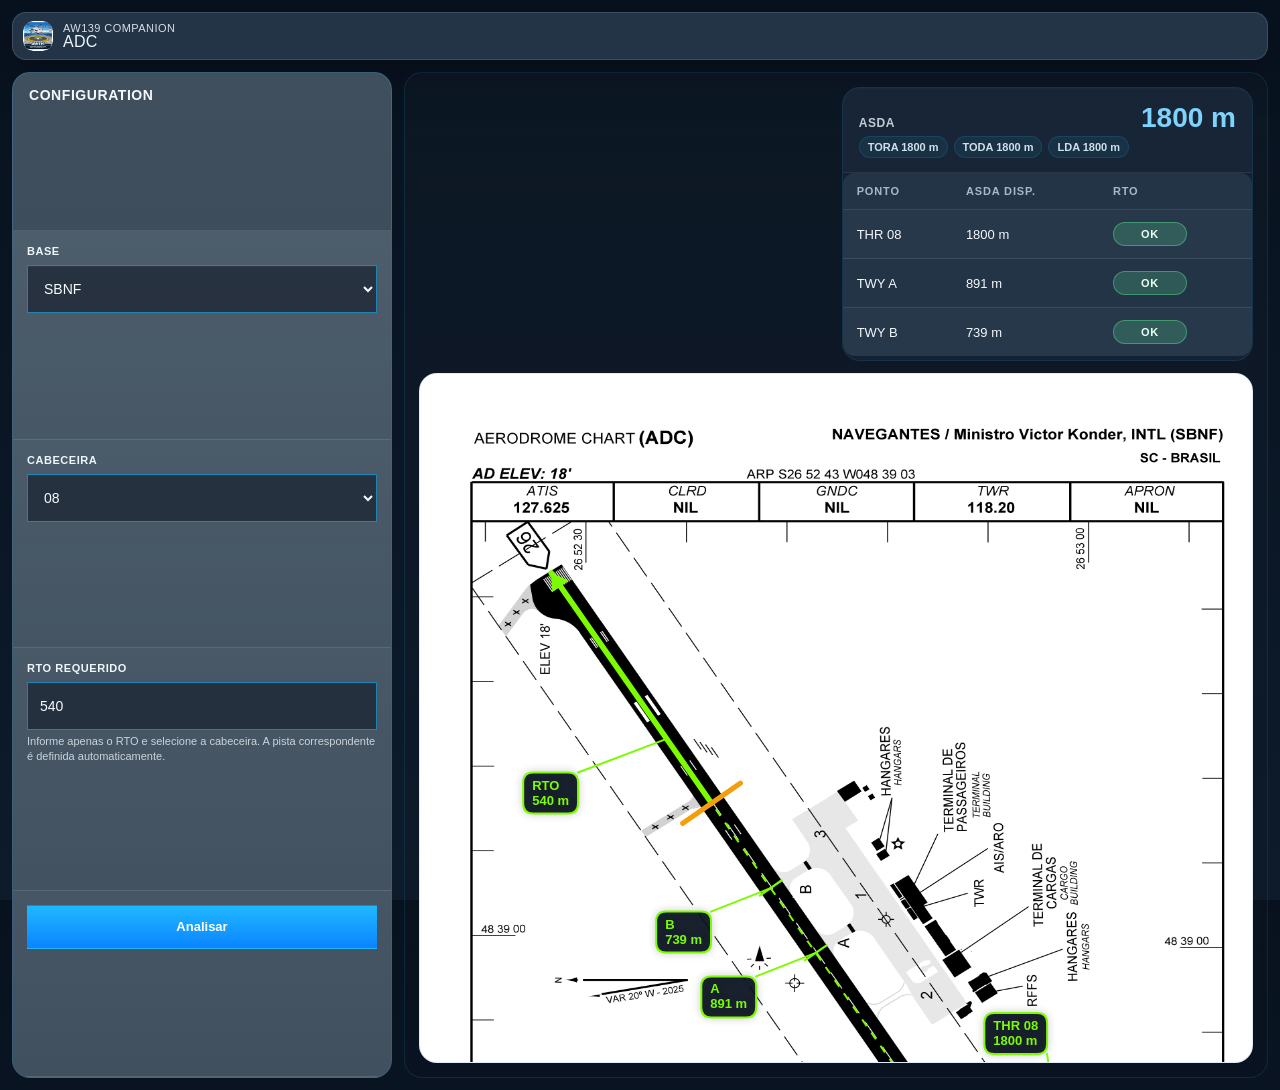
==== adc/index.html @ 22061bd6 "Add files via upload" ====
<!DOCTYPE html>
<html lang="pt-BR">
<head>
  <meta charset="UTF-8" />
  <meta name="viewport" content="width=device-width, initial-scale=1.0, viewport-fit=cover" />
  <meta name="theme-color" content="#08121f" />
  <meta name="apple-mobile-web-app-capable" content="yes" />
  <meta name="apple-mobile-web-app-status-bar-style" content="black-translucent" />
  <meta name="apple-mobile-web-app-title" content="AW139" />
  <link rel="manifest" href="../manifest.webmanifest" />
  <link rel="icon" type="image/png" sizes="32x32" href="../assets/icon-32.png" />
  <link rel="apple-touch-icon" sizes="180x180" href="../assets/icon-180.png" />
  <title>AW139 Companion - ADC Module v36</title>
  <style>

    :root {
      --bg: #08121f;
      --bg2: #0d1b2b;
      --panel: rgba(11, 22, 35, 0.92);
      --panel-2: rgba(14, 28, 45, 0.86);
      --line: rgba(148, 163, 184, 0.18);
      --line-2: rgba(148, 163, 184, 0.10);
      --text: #e5eef8;
      --muted: #97a7bb;
      --accent: #20b8ff;
      --accent-2: #0a84ff;
      --ok: #7CFC00;
      --bad: #ef4444;
      --warn: #f59e0b;
      --gate: #f59e0b;
      --violet: #8b5cf6;
      --chip: rgba(32, 184, 255, 0.10);
      --shadow: 0 18px 40px rgba(0,0,0,0.24);
      --radius: 20px;
      --radius-sm: 14px;
    }
    * { box-sizing: border-box; }
    html, body { height: 100%; }
    body {
      margin: 0;
      color: var(--text);
      font-family: Inter, -apple-system, BlinkMacSystemFont, "Segoe UI", Roboto, Helvetica, Arial, sans-serif;
      background:
        radial-gradient(circle at top right, rgba(32,184,255,.14), transparent 28%),
        radial-gradient(circle at bottom left, rgba(10,132,255,.12), transparent 22%),
        linear-gradient(180deg, var(--bg) 0%, var(--bg2) 100%);
    }
    .shell {
      min-height: calc(100% - 56px);
      display: grid;
      grid-template-columns: 460px 1fr;
      gap: 16px;
      padding: 16px;
    }
    .pane {
      border-radius: 24px;
      border: 1px solid var(--line);
      background: linear-gradient(180deg, rgba(14,28,45,.96), rgba(8,18,31,.96));
      box-shadow: var(--shadow);
      overflow: hidden;
      min-width: 0;
    }
    .left {
      display: flex;
      flex-direction: column;
      min-height: 0;
    }
    .hero {
      padding: 18px 20px 16px;
      border-bottom: 1px solid var(--line);
      background: linear-gradient(180deg, rgba(255,255,255,.03), rgba(255,255,255,0));
    }
    .eyebrow {
      color: #7dd3fc;
      font-size: 12px;
      font-weight: 800;
      letter-spacing: .10em;
      text-transform: uppercase;
    }
    h1 {
      margin: 8px 0 6px;
      font-size: 24px;
      line-height: 1.05;
      letter-spacing: -.02em;
    }
    .sub {
      color: var(--muted);
      font-size: 13px;
      line-height: 1.45;
    }
    .scroll {
      overflow: auto;
      padding: 14px;
      display: flex;
      flex-direction: column;
      gap: 12px;
    }
    .card {
      border-radius: var(--radius);
      border: 1px solid var(--line);
      background: linear-gradient(180deg, rgba(15,30,49,.95), rgba(11,22,35,.92));
      padding: 14px;
    }
    .card-head {
      display: flex;
      align-items: center;
      justify-content: space-between;
      gap: 10px;
      margin-bottom: 12px;
    }
    .card-title {
      margin: 0;
      font-size: 15px;
      font-weight: 800;
      letter-spacing: -.01em;
    }
    .step {
      min-width: 28px;
      height: 28px;
      border-radius: 999px;
      display: inline-flex;
      align-items: center;
      justify-content: center;
      background: linear-gradient(180deg, var(--accent), var(--accent-2));
      color: white;
      font-size: 12px;
      font-weight: 800;
      box-shadow: 0 6px 16px rgba(32,184,255,.28);
    }
    .grid2, .grid3 {
      display: grid;
      gap: 10px;
    }
    .grid2 { grid-template-columns: 1fr 1fr; }
    .grid3 { grid-template-columns: repeat(3, minmax(0, 1fr)); }
    .stack { display: flex; flex-direction: column; gap: 8px; }
    label {
      display: block;
      margin-bottom: 6px;
      color: #b8c5d4;
      font-size: 11px;
      font-weight: 700;
      letter-spacing: .04em;
      text-transform: uppercase;
    }
    input, select, textarea {
      width: 100%;
      border-radius: 14px;
      border: 1px solid rgba(148,163,184,.18);
      background: rgba(4,10,18,.56);
      color: var(--text);
      padding: 11px 12px;
      font-size: 14px;
      outline: none;
      resize: vertical;
    }
    textarea { min-height: 110px; font-family: ui-monospace, SFMono-Regular, Menlo, Consolas, monospace; font-size: 12px; }
    #geometryJson { min-height: 360px; line-height: 1.45; white-space: pre; overflow: auto; }
    #baseJson { min-height: 180px; line-height: 1.45; white-space: pre; overflow: auto; }
    input:focus, select:focus, textarea:focus {
      border-color: rgba(32,184,255,.68);
      box-shadow: 0 0 0 3px rgba(32,184,255,.12);
    }
    button {
      border: 1px solid rgba(148,163,184,.18);
      background: rgba(255,255,255,.03);
      color: var(--text);
      padding: 10px 13px;
      border-radius: 14px;
      font-size: 13px;
      font-weight: 800;
      cursor: pointer;
      transition: .18s ease;
    }
    button:hover { transform: translateY(-1px); border-color: rgba(32,184,255,.32); }
    button.primary {
      background: linear-gradient(180deg, var(--accent), var(--accent-2));
      color: white;
      border-color: transparent;
      box-shadow: 0 8px 18px rgba(32,184,255,.22);
    }
    button.ghost { background: rgba(255,255,255,.02); }
    .btn-row { display: flex; gap: 8px; flex-wrap: wrap; }
    .chips { display: flex; flex-wrap: wrap; gap: 8px; }
    .chip {
      border-radius: 999px;
      padding: 7px 11px;
      background: var(--chip);
      color: #d8efff;
      border: 1px solid rgba(32,184,255,.22);
      font-size: 12px;
      font-weight: 800;
    }
    .chip.ok { background: rgba(53,208,127,.10); border-color: rgba(53,208,127,.28); color: #baf5d0; }
    .chip.bad { background: rgba(255,88,93,.10); border-color: rgba(255,88,93,.28); color: #ffd3d4; }
    .chip.warn { background: rgba(247,181,72,.10); border-color: rgba(247,181,72,.28); color: #ffe4b0; }
    .metrics {
      display: grid;
      grid-template-columns: repeat(3, minmax(0, 1fr));
      gap: 10px;
    }
    .metric {
      border-radius: 16px;
      padding: 12px;
      border: 1px solid var(--line);
      background: linear-gradient(180deg, rgba(5,10,18,.36), rgba(255,255,255,.02));
    }
    .metric .k { font-size: 11px; text-transform: uppercase; letter-spacing: .05em; color: var(--muted); font-weight: 700; }
    .metric .v { margin-top: 7px; font-size: 24px; font-weight: 900; letter-spacing: -.03em; }
    .helper, .summary, .foot {
      color: var(--muted);
      font-size: 12px;
      line-height: 1.55;
    }
    .summary { font-size: 13px; }
    .summary strong { color: #def4ff; }
    table {
      width: 100%;
      border-collapse: collapse;
      border-spacing: 0;
      overflow: hidden;
      border-radius: 14px;
      font-size: 12px;
    }
    th, td {
      padding: 9px 8px;
      border-bottom: 1px solid var(--line-2);
      text-align: center;
    }
    th:first-child, td:first-child { text-align: left; }
    th {
      background: rgba(255,255,255,.03);
      color: #a8bbcd;
      font-size: 11px;
      font-weight: 800;
      text-transform: uppercase;
      letter-spacing: .04em;
    }
    tr:last-child td { border-bottom: none; }
    .yes { color: #9ef0bd; font-weight: 800; }
    .no { color: #ffc0c2; font-weight: 800; }
    .decision-go { color: #9ef0bd; font-weight: 900; }
    .decision-stop { color: #ffc0c2; font-weight: 900; }
    .selected-row { outline: 2px solid rgba(32,184,255,.16); background: rgba(32,184,255,.06); }
    .right {
      display: flex;
      flex-direction: column;
      min-height: 0;
    }
    .viz-head {
      padding: 16px 18px;
      border-bottom: 1px solid var(--line);
      display: flex;
      justify-content: space-between;
      align-items: center;
      gap: 10px;
      background: linear-gradient(180deg, rgba(255,255,255,.03), rgba(255,255,255,0));
    }
    .viz-title {
      font-size: 16px;
      font-weight: 800;
      letter-spacing: -.01em;
    }
    .viz-wrap {
      position: relative;
      flex: 1;
      min-height: 560px;
      background: #cfd8e3;
      overflow: hidden;
      cursor: zoom-in;
    }
    .viz-wrap.capture { cursor: crosshair; }
    canvas {
      display: block;
      width: 100%;
      height: 100%;
      background: #cfd8e3;
    }
    .legend {
      padding: 12px 16px 10px;
      border-top: 1px solid var(--line);
      display: flex;
      flex-wrap: wrap;
      gap: 10px 18px;
      background: rgba(255,255,255,.02);
      color: #bfd0e2;
      font-size: 12px;
    }
    .legend .item { display: inline-flex; align-items: center; gap: 8px; }
    .swatch { width: 22px; height: 4px; border-radius: 999px; }
    .capture-banner {
      position: absolute;
      left: 14px;
      top: 14px;
      max-width: 340px;
      padding: 10px 12px;
      border-radius: 12px;
      background: rgba(10,132,255,.94);
      color: white;
      font-size: 12px;
      line-height: 1.45;
      box-shadow: 0 10px 24px rgba(0,0,0,.18);
    }
    .mono { font-family: ui-monospace, SFMono-Regular, Menlo, Consolas, monospace; }
    .split-note {
      display: grid;
      grid-template-columns: 1fr 1fr;
      gap: 10px;
      margin-top: 10px;
    }
    .note-box {
      border-radius: 14px;
      border: 1px solid var(--line);
      padding: 10px 12px;
      background: rgba(255,255,255,.02);
    }
    .note-box strong { display: block; margin-bottom: 4px; font-size: 12px; }
    .dev-hidden { display: none !important; }
    .menu-toggle-card.dev-hidden, .advanced-wrap.dev-hidden { display: none !important; }
    .body-fullscreen { overflow: hidden; }
    .right.chart-only-fullscreen {
      position: fixed;
      inset: 0;
      z-index: 9999;
      border-radius: 0;
      border: 0;
      box-shadow: none;
      background: #000;
    }
    .right.chart-only-fullscreen .viz-head,
    .right.chart-only-fullscreen .legend,
    .right.chart-only-fullscreen .advanced-wrap {
      display: none;
    }
    .right.chart-only-fullscreen .viz-wrap {
      min-height: 100vh;
      height: 100vh;
      background: #000;
      cursor: default;
    }
    .chart-close {
      position: absolute;
      top: calc(env(safe-area-inset-top, 0px) + 14px);
      left: calc(env(safe-area-inset-left, 0px) + 14px);
      width: 42px;
      height: 42px;
      border-radius: 999px;
      border: 1px solid rgba(255,255,255,.16);
      background: rgba(6,12,20,.72);
      color: white;
      font-size: 22px;
      line-height: 1;
      display: none;
      align-items: center;
      justify-content: center;
      z-index: 20;
      backdrop-filter: blur(10px);
      -webkit-backdrop-filter: blur(10px);
    }
    .right.chart-only-fullscreen .chart-close { display: inline-flex; }
    @media (max-width: 1180px) {
      .shell { grid-template-columns: 1fr; }
      .viz-wrap { min-height: 54vh; }
    }
    @media (max-width: 720px) {
      .grid2, .grid3, .metrics, .split-note { grid-template-columns: 1fr; }
      .shell { padding: 10px; gap: 10px; }
    }
  
    .split-2 { display:grid; grid-template-columns: 1fr 1fr; gap: 10px; }
    .divider { height:1px; background: var(--line); margin: 14px 0; }
    .status-line { display:flex; flex-wrap:wrap; gap:8px; margin-top:10px; }
    .mini { font-size: 12px; color: var(--muted); }
    .mono { font-family: ui-monospace, SFMono-Regular, Menlo, Consolas, monospace; }
    .selected-row td { background: rgba(32,184,255,.08); }
    .pill-note { display:inline-flex; align-items:center; gap:6px; padding:6px 10px; border-radius:999px; background:rgba(148,163,184,.12); color:var(--muted); font-size:12px; font-weight:700; }
    .field-note { margin-top: 6px; color: var(--muted); font-size: 12px; line-height: 1.4; }
    .btn-row.wrap { flex-wrap: wrap; }
    .viz-title-row { display:flex; align-items:center; justify-content:space-between; gap:10px; }
    .soft-box { border:1px solid var(--line); border-radius:14px; background:rgba(4,10,18,.32); padding:10px; }

    .toggle-switch { display:inline-flex; align-items:center; gap:10px; cursor:pointer; user-select:none; }
    .toggle-switch input { display:none; }
    .toggle-slider { width:46px; height:28px; border-radius:999px; background:rgba(148,163,184,.28); position:relative; transition:.2s ease; border:1px solid rgba(148,163,184,.25); }
    .toggle-slider::after { content:""; position:absolute; top:3px; left:3px; width:20px; height:20px; border-radius:999px; background:#fff; transition:.2s ease; box-shadow:0 2px 8px rgba(0,0,0,.25); }
    .toggle-switch input:checked + .toggle-slider { background:linear-gradient(180deg, var(--accent), var(--accent-2)); border-color:transparent; }
    .toggle-switch input:checked + .toggle-slider::after { transform:translateX(18px); }
    .toggle-text { font-size:12px; font-weight:800; color:#cfe2f5; letter-spacing:.04em; text-transform:uppercase; }
    .advanced-wrap { max-height:0; overflow:hidden; transition:max-height .24s ease; border-top:1px solid transparent; background:rgba(255,255,255,.02); }
    .advanced-wrap.open { max-height:46vh; overflow:auto; border-top-color:var(--line); }
    .advanced-inner { padding:12px; }
    .metrics.single { grid-template-columns: 1fr; }
    .metric.compact { padding:14px; }
    .metric.compact .v { font-size:28px; }
    .muted-small { color: var(--muted); font-size: 12px; }
    @media (max-width: 960px) {
      .shell { grid-template-columns: 1fr; }
      .left { order: 1; }
      .right { order: 2; min-height: 62vh; }
    }

    /* v24 Leonardo-style structure with our palette and font */
    :root {
      --app-bg: #08121f;
      --app-bg-2: #0d1b2b;
      --panel-flat: #475867;
      --panel-flat-2: #3d4d5c;
      --panel-dark: #132132;
      --panel-dark-2: #0f1b2b;
      --panel-border: rgba(32, 184, 255, .20);
      --field-bg: rgba(10, 18, 31, .55);
      --field-border: rgba(32, 184, 255, .60);
      --field-track: rgba(184, 197, 212, .72);
      --surface-light: #edf0f3;
    }
    body {
      background: linear-gradient(180deg, var(--app-bg) 0%, var(--app-bg-2) 100%);
      color: #eef5fb;
      font-family: Inter, -apple-system, BlinkMacSystemFont, "Segoe UI", Roboto, Helvetica, Arial, sans-serif;
    }
    .topbar {
      display: grid;
      grid-template-columns: 1fr auto;
      gap: 12px;
      align-items: center;
      background: #243447;
      border: 1px solid rgba(255,255,255,.12);
      border-radius: 18px;
      padding: 10px 12px;
      box-shadow: 0 18px 40px rgba(0,0,0,.28);
      margin: 12px 12px 0;
    }
    .topbar-left, .topbar-right {
      display: flex;
      align-items: center;
      gap: 10px;
      flex-wrap: wrap;
    }
    .product-tag {
      display: flex;
      align-items: center;
      gap: 10px;
      padding-left: 0;
    }
    .product-icon {
      width: 38px;
      height: 38px;
      border-radius: 12px;
      display: grid;
      place-items: center;
      background: #1E293B;
      color: #E5EEF7;
      font-size: 20px;
      overflow: hidden;
    }
    .product-icon img {
      width: 100%;
      height: 100%;
      display: block;
      object-fit: cover;
      border-radius: inherit;
    }
    .product-line {
      font-size: 13px;
      letter-spacing: .04em;
      color: #E5EEF7;
      opacity: .92;
      text-transform: uppercase;
    }
    .product-sub {
      font-size: 20px;
      line-height: 1.05;
      font-weight: 300;
      letter-spacing: .02em;
    }
    .module-topbar {
      padding: 8px 10px !important;
      border-radius: 14px !important;
    }
    .module-topbar .product-icon {
      width: 30px !important;
      height: 30px !important;
      font-size: 16px !important;
      border-radius: 10px !important;
    }
    .module-topbar .product-line { font-size: 11px !important; }
    .module-topbar .product-sub { font-size: 16px !important; font-weight: 500 !important; }
    .module-topbar .topbar-left, .module-topbar .topbar-right { gap: 8px !important; }
    .shell {
      min-height: calc(100vh - 72px);
      grid-template-columns: minmax(0, 1fr) 348px;
      gap: 12px;
      padding: 12px;
      align-items: stretch;
    }
    .pane {
      border-radius: 0;
      border: 1px solid rgba(32,184,255,.12);
      background: transparent;
      box-shadow: none;
      overflow: hidden;
    }
    .right {
      background: linear-gradient(180deg, rgba(255,255,255,.02), rgba(10,18,28,.18));
      display: flex;
      flex-direction: column;
    }
    .left {
      background: linear-gradient(180deg, var(--panel-flat), var(--panel-flat-2));
      border-color: rgba(32,184,255,.16);
      color: #edf5fb;
      display: flex;
      flex-direction: column;
      gap: 0;
    }
    .hero, .scroll .card .card-head .step, .eyebrow, .sub, .legend { display: none !important; }
    .scroll {
      padding: 0;
      gap: 0;
      overflow: auto;
    }
    .config-panel {
      display: flex;
      flex-direction: column;
      height: 100%;
    }
    .config-header {
      padding: 14px 16px;
      font-size: 14px;
      font-weight: 800;
      letter-spacing: .04em;
      text-transform: uppercase;
      border-bottom: 1px solid rgba(255,255,255,.10);
      background: rgba(0,0,0,.10);
      color: #f3f8fc;
    }
    .config-card {
      padding: 14px 16px 16px;
      border-bottom: 1px solid rgba(255,255,255,.10);
      background: linear-gradient(180deg, rgba(255,255,255,.04), rgba(255,255,255,.02));
    }
    .config-card.compact { padding-bottom: 12px; }
    .card, .soft-box {
      border: 0;
      border-radius: 0;
      background: transparent;
      padding: 0;
      box-shadow: none;
    }
    .card-title, .config-label, label {
      color: #eef6fb;
      font-size: 11px;
      font-weight: 700;
      letter-spacing: .05em;
      margin-bottom: 8px;
      text-transform: uppercase;
    }
    .field-caption {
      color: rgba(240,247,252,.78);
      font-size: 11px;
      margin-top: 4px;
      line-height: 1.35;
    }
    input, select, textarea {
      border-radius: 0;
      border: 1px solid var(--field-border);
      background: var(--field-bg);
      color: #f6fbff;
      padding: 12px 12px;
      font-size: 14px;
      font-family: inherit;
      min-height: 48px;
      box-shadow: inset 0 1px 0 rgba(255,255,255,.04);
    }
    textarea { min-height: 120px; }
    input:focus, select:focus, textarea:focus {
      border-color: rgba(32,184,255,.95);
      box-shadow: 0 0 0 2px rgba(32,184,255,.18);
    }
    .action-row {
      display: flex;
      gap: 10px;
      margin-top: 12px;
      flex-wrap: wrap;
    }
    button {
      border-radius: 0;
      padding: 11px 14px;
      min-height: 44px;
      font-family: inherit;
      border: 1px solid rgba(32,184,255,.18);
      background: rgba(255,255,255,.04);
      color: var(--text);
      font-size: 13px;
      font-weight: 800;
      cursor: pointer;
      transition: .18s ease;
      box-shadow: none;
    }
    button:hover { transform: translateY(-1px); border-color: rgba(32,184,255,.34); }
    button.primary {
      background: linear-gradient(180deg, var(--accent), var(--accent-2));
      color: white;
      border-color: transparent;
      box-shadow: none;
    }
    .ghost-link {
      color: #dcecf8;
      background: rgba(255,255,255,.04);
      border-color: rgba(32,184,255,.14);
    }
    .workspace {
      display: flex;
      flex-direction: column;
      min-height: calc(100% - 56px);
      gap: 12px;
      padding: 0;
    }
    .chart-frame {
      border: 1px solid rgba(32,184,255,.12);
      background: rgba(255,255,255,.96);
      display: flex;
      flex-direction: column;
      min-height: 0;
      flex: 1 1 auto;
    }
    .chart-strip {
      display: none !important;
    }
    .chart-strip .viz-title {
      display: block !important;
      font-size: 14px;
      font-weight: 700;
      letter-spacing: .01em;
      color: #f6fbff;
    }
    .chart-strip .sub {
      display: block !important;
      color: rgba(247,251,255,.72);
      font-size: 11px;
      margin-top: 4px;
    }
    .chart-actions {
      display: inline-flex;
      align-items: center;
      gap: 8px;
      flex-wrap: wrap;
      justify-content: flex-end;
    }
    .page-toggle {
      display: inline-flex;
      align-items: center;
      gap: 6px;
      padding: 4px;
      border-radius: 999px;
      background: rgba(6, 14, 24, .22);
      border: 1px solid rgba(255,255,255,.14);
    }
    .page-toggle[hidden] { display: none !important; }
    .page-toggle button {
      min-height: 0;
      padding: 8px 12px;
      border-radius: 999px;
      border: 1px solid transparent;
      background: transparent;
      color: rgba(247,251,255,.84);
      font-size: 12px;
      font-weight: 800;
      letter-spacing: .02em;
      box-shadow: none;
    }
    .page-toggle button.active {
      background: rgba(32,184,255,.18);
      border-color: rgba(32,184,255,.40);
      color: #ffffff;
    }
    .viz-head {
      padding: 0;
      border-bottom: 0;
      background: transparent;
    }
    .viz-title-row { display: none; }
    .viz-wrap {
      background: transparent;
      min-height: 0;
      height: auto;
      cursor: zoom-in;
      border-top: 0;
      border-bottom: 0;
      line-height: 0;
    }
    canvas {
      display: block;
      background: transparent;
    }
    .result-panel {
      border: 1px solid rgba(32,184,255,.12);
      background: #132132;
      color: #f4f8fb;
      transition: border-color .18s ease, background .18s ease, box-shadow .18s ease;
      box-shadow: inset 0 1px 0 rgba(32,184,255,.04);
    }
    .result-panel.state-ok,
    .result-panel.state-bad {
      border-color: rgba(32,184,255,.12);
      background: #132132;
      box-shadow: inset 0 1px 0 rgba(32,184,255,.04);
    }
    .result-panel.state-ok .result-top,
    .result-panel.state-bad .result-top {
      border-bottom-color: rgba(255,255,255,.08);
      background: rgba(255,255,255,.02);
    }
    .result-top {
      padding: 14px 16px;
      border-bottom: 1px solid rgba(255,255,255,.08);
      display: flex;
      align-items: baseline;
      justify-content: space-between;
      gap: 12px;
    }
    .result-title {
      font-size: 12px;
      letter-spacing: .05em;
      text-transform: uppercase;
      color: rgba(230,241,249,.82);
      font-weight: 700;
    }
    .result-value {
      font-size: 28px;
      font-weight: 800;
      color: #7dd3fc;
    }
    .decision-table {
      width: 100%;
      border-collapse: collapse;
      margin-top: 0;
      background: #243447;
      border-radius: 12px;
      overflow: hidden;
    }
    .result-panel.state-ok .decision-table,
    .result-panel.state-bad .decision-table {
      background: #243447;
    }
    .decision-table th, .decision-table td {
      padding: 10px 12px;
      border-bottom: 1px solid rgba(255,255,255,.10);
      text-align: left;
    }
    .decision-table thead th {
      font-size: 11px;
      letter-spacing: .08em;
      text-transform: uppercase;
      color: #A9B8C8;
      background: #243447;
    }
    .result-panel.state-ok .decision-table thead th,
    .result-panel.state-bad .decision-table thead th {
      background: #243447;
      color: #A9B8C8;
    }
    .decision-table tbody tr:nth-child(odd) td { background: rgba(255,255,255,.02); }
    .result-panel.state-ok .decision-table tbody td,
    .result-panel.state-bad .decision-table tbody td {
      background: transparent;
      border-bottom-color: rgba(255,255,255,.10);
    }
    .result-panel.state-ok .decision-table tbody tr:nth-child(odd) td,
    .result-panel.state-bad .decision-table tbody tr:nth-child(odd) td {
      background: rgba(255,255,255,.02);
    }
    .decision-table .td-ok {
      display: inline-flex;
      align-items: center;
      justify-content: center;
      min-width: 74px;
      padding: 6px 10px;
      color: #eafff1;
      font-weight: 900;
      font-size: 11px;
      letter-spacing: .06em;
      text-transform: uppercase;
      background: rgba(98,255,156,.18);
      box-shadow: inset 0 0 0 1px rgba(98,255,156,.36);
      border-radius: 999px;
    }
    .decision-table .td-bad {
      display: inline-flex;
      align-items: center;
      justify-content: center;
      min-width: 74px;
      padding: 6px 10px;
      color: #fff1f1;
      font-weight: 900;
      font-size: 11px;
      letter-spacing: .06em;
      text-transform: uppercase;
      background: rgba(255,94,94,.18);
      box-shadow: inset 0 0 0 1px rgba(255,94,94,.34);
      border-radius: 999px;
    }
    .result-meta {
      display: flex;
      flex-wrap: wrap;
      gap: 6px;
      margin-top: 6px;
    }
    .declared-chip {
      border: 1px solid rgba(32,184,255,.14);
      background: rgba(32,184,255,.08);
      color: #cfe0ed;
      border-radius: 999px;
      padding: 4px 8px;
      font-size: 11px;
      font-weight: 600;
    }

    .decision-table-wrap {
      padding: 0 0 4px;
      overflow: auto;
    }
    table {
      border-radius: 0;
      font-size: 13px;
      background: transparent;
    }
    th, td { padding: 12px 12px; }
    th {
      background: rgba(255,255,255,.05);
      color: #cfe0ed;
      font-size: 11px;
    }
    tbody tr:nth-child(odd) td { background: rgba(255,255,255,.02); }
    .menu-toggle-card {
      border: 1px solid rgba(32,184,255,.12);
      background: rgba(17,28,39,.55);
      padding: 12px 14px;
      display: flex;
      align-items: center;
      justify-content: space-between;
      gap: 12px;
    }
    .menu-toggle-copy {
      display: flex;
      flex-direction: column;
      gap: 4px;
    }
    .menu-toggle-copy strong {
      font-size: 13px;
      color: #f2f8fd;
    }
    .menu-toggle-copy span {
      font-size: 11px;
      color: rgba(219,233,245,.68);
      line-height: 1.45;
    }
    .toggle-switch { gap: 8px; }
    .toggle-text {
      font-size: 11px;
      color: #dcebf6;
    }
    .advanced-wrap {
      border-top: 0;
      background: transparent;
      max-height: 0;
      overflow: hidden;
      transition: max-height .24s ease;
    }
    .advanced-wrap.open {
      max-height: 1100px;
      overflow: visible;
    }
    .advanced-inner {
      padding: 0;
    }
    .advanced-card {
      border: 1px solid rgba(32,184,255,.12);
      background: rgba(17,28,39,.62);
      padding: 14px;
    }
    .advanced-card .card-head { margin-bottom: 10px; }
    .advanced-card .card-title { font-size: 13px; }
    .field-note, .mini, .muted-small { color: rgba(215,230,242,.72); }
    .divider { background: rgba(255,255,255,.10); }
    .status-line .chip { background: rgba(32,184,255,.12); }
    .chart-close {
      background: rgba(14,20,28,.80);
      border-radius: 999px;
      box-shadow: none;
    }
    .right.chart-only-fullscreen {
      background: #000;
      padding: 0;
      border: 0;
    }
    .right.chart-only-fullscreen .result-panel,
    .right.chart-only-fullscreen .menu-toggle-card,
    .right.chart-only-fullscreen .advanced-wrap { display: none; }
    .right.chart-only-fullscreen .chart-frame {
      display: flex;
      flex-direction: column;
      min-height: 100vh;
      height: 100vh;
      margin: 0;
      padding: 0;
      border: 0;
      background: #000;
    }
    .right.chart-only-fullscreen .chart-strip {
      position: absolute;
      top: calc(env(safe-area-inset-top, 0px) + 14px);
      right: calc(env(safe-area-inset-right, 0px) + 14px);
      z-index: 10000;
      margin: 0;
      padding: 0;
      background: transparent;
      border: 0;
      box-shadow: none;
    }
    .right.chart-only-fullscreen .viz-title,
    .right.chart-only-fullscreen .sub { display: none; }
    .right.chart-only-fullscreen .viz-wrap { min-height: 100vh; height: 100vh; flex: 1 1 auto; }
    @media (max-width: 1100px) {
      .shell { grid-template-columns: 1fr; }
      .left { order: 2; }
      .right { order: 1; }
      .viz-wrap { min-height: 50vh; }
    }
    @media (max-width: 720px) {
      .topbar { margin: 8px 8px 0; }
      .shell { padding: 8px; gap: 8px; }
      .config-card, .result-top, .menu-toggle-card, .advanced-card { padding-left: 12px; padding-right: 12px; }
      input, select, textarea, button { min-height: 46px; }
      .result-value { font-size: 24px; }
    }


    @media (min-width: 768px) and (max-width: 1366px) {
      .shell {
        min-height: auto;
        grid-template-columns: 1fr;
        gap: 12px;
        padding: 12px;
      }
      .left,
      .right {
        order: initial;
        border-radius: 18px;
        overflow: hidden;
      }
      .left {
        background: linear-gradient(180deg, var(--panel-flat), var(--panel-flat-2));
      }
      .config-panel {
        display: grid;
        grid-template-columns: repeat(3, minmax(0, 1fr));
        align-items: stretch;
      }
      .config-header {
        grid-column: 1 / -1;
      }
      .config-card {
        padding: 14px;
      }
      .config-card.compact {
        min-height: 100%;
      }
      .config-card:last-child {
        grid-column: 1 / -1;
      }
      .action-row {
        margin-top: 0;
      }
      .action-row .primary {
        width: 100%;
      }
      .workspace {
        padding: 14px;
        gap: 12px;
      }
      .result-panel {
        order: 1;
        border-radius: 18px;
        overflow: hidden;
      }
      .chart-frame {
        order: 2;
        border-radius: 18px;
        overflow: hidden;
        min-height: 56vh;
      }
      .viz-wrap {
        min-height: 56vh;
      }
      .decision-table th,
      .decision-table td {
        padding: 12px 14px;
      }
    }
    @media (min-width: 768px) and (max-width: 1366px) and (orientation: portrait) {
      .config-panel {
        grid-template-columns: 1fr;
      }
      .chart-frame,
      .viz-wrap {
        min-height: 52vh;
      }
    }

    @media (min-width: 1024px) and (max-width: 1366px) and (orientation: landscape) {
      .shell {
        min-height: calc(100dvh - 76px);
        grid-template-columns: 380px minmax(0, 1fr);
        gap: 12px;
        padding: 12px;
        align-items: stretch;
      }
      .pane.left,
      .pane.right {
        min-height: 0;
        border-radius: 18px;
        overflow: hidden;
      }
      .pane.left {
        order: 1;
      }
      .pane.right {
        order: 2;
      }
      .config-panel {
        grid-template-columns: 1fr;
      }
      .config-card:last-child {
        grid-column: auto;
      }
      .workspace {
        height: 100%;
        min-height: 0;
        grid-template-columns: 1fr;
        grid-template-rows: minmax(0, 1fr) auto;
        gap: 12px;
        padding: 14px;
      }
      .chart-frame {
        min-height: calc(100dvh - 210px);
      }
      .viz-wrap {
        min-height: 0;
        height: 100%;
      }
      .result-panel {
        align-self: end;
      }
    }

  </style>
  <link rel="stylesheet" href="../shared/pwa.css">
</head>

<body>
  <header class="topbar module-topbar adc-module-topbar">
    <div class="topbar-left">
      <div class="product-tag no-sep">
        <div class="product-icon"><img src="../assets/icon-192.png" alt=""></div>
        <div>
          <div class="product-line">AW139 Companion</div>
          <div class="product-sub">ADC</div>
        </div>
      </div>
    </div>
    <div class="topbar-right"></div>
  </header>

  <div class="shell">
    <main class="pane right">
      <div class="workspace">
        <div class="chart-frame">
          <div class="chart-strip">
            <div>
              <div class="viz-title">Aerodrome Chart / Decision Overlay</div>
              <div class="sub" id="vizSubtitle">Toque na carta para tela cheia.</div>
            </div>
            <div class="chart-actions"></div>
          </div>
          <div class="viz-wrap" id="vizWrap">
            <button class="chart-close" id="chartCloseBtn" aria-label="Fechar tela cheia">×</button>
            <canvas id="vizCanvas"></canvas>
            <div class="capture-banner" id="captureBanner" hidden></div>
          </div>
        </div>

        <section class="result-panel">
          <div class="result-top">
            <div>
              <div class="result-title">ASDA</div>
              <div class="result-meta" id="declaredMeta"></div>
            </div>
            <div class="result-value" id="asdaMetric">-</div>
          </div>
          <div class="decision-table-wrap">
            <table class="decision-table">
              <thead>
                <tr>
                  <th>Ponto</th>
                  <th>ASDA disp.</th>
                  <th>RTO</th>
                </tr>
              </thead>
              <tbody id="decisionTable"></tbody>
            </table>
          </div>
        </section>

        <section class="menu-toggle-card dev-hidden" hidden>
          <div class="menu-toggle-copy">
            <strong>Biblioteca / engine / fine tune manual</strong>
            <span>Oculto por padrão para manter a interface simples. Ative só quando precisar editar, importar ou ajustar uma base.</span>
          </div>
          <label class="toggle-switch" for="advancedToggle">
            <input type="checkbox" id="advancedToggle" />
            <span class="toggle-slider"></span>
            <span class="toggle-text">Menu</span>
          </label>
        </section>

        <div class="advanced-wrap dev-hidden" id="advancedWrap" hidden>
          <div class="advanced-inner">
            <section class="advanced-card">
              <div class="card-head">
                <h2 class="card-title">Biblioteca / engine / fine tune manual</h2>
              </div>

              <div class="soft-box">
                <div class="mini">Status da base atual</div>
                <div class="status-line" id="libraryStatusChips"></div>
                <div class="field-note">Base estável e base em draft ficam isoladas. Em conflito de ID, a importação vira draft e não sobrescreve a base protegida.</div>
              </div>

              <div class="divider"></div>

              <div class="btn-row wrap">
                <button id="duplicateDraftBtn">Duplicar atual como draft</button>
                <button id="exportBaseBtn">Exportar base JSON</button>
                <button id="copyBaseBtn">Copiar base JSON</button>
                <button id="saveBaseBtn">Salvar base JSON</button>
                <button id="importBaseBtn">Importar base JSON</button>
              </div>
              <div class="field-note">Use Base JSON para congelar uma base pronta e trazer para outra build sem depender do estado salvo localmente.</div>
              <div style="margin-top:10px;">
                <label for="baseJson">Base pack JSON</label>
                <textarea id="baseJson" wrap="off" spellcheck="false"></textarea>
              </div>

              <div class="divider"></div>

              <div class="grid2">
                <div>
                  <label for="anchorSelect">Âncora ativa</label>
                  <select id="anchorSelect"></select>
                </div>
                <div>
                  <label for="nudgeStep">Nudge</label>
                  <input id="nudgeStep" type="number" min="1" step="1" value="2" />
                </div>
              </div>
              <div class="btn-row wrap" style="margin-top:12px;">
                <button id="captureBtn">Capturar na carta</button>
                <button id="cancelCaptureBtn">Cancelar captura</button>
                <button id="copyPointBtn">Copiar coordenada</button>
                <button id="pastePointBtn">Colar no selecionado</button>
                <button id="addAnchorBtn">Adicionar âncora</button>
                <button id="deleteAnchorBtn">Excluir âncora</button>
                <button id="resetDefaultsBtn">Resetar pista atual</button>
                <button id="exportGeometryBtn">Exportar geometry JSON</button>
                <button id="copyGeometryBtn">Copiar geometry JSON</button>
                <button id="saveGeometryBtn">Salvar geometry JSON</button>
                <button id="applyGeometryBtn">Aplicar geometry JSON</button>
              </div>
              <div class="btn-row" style="margin-top:8px; gap:8px;">
                <button id="nudgeLeftBtn">←</button>
                <button id="nudgeUpBtn">↑</button>
                <button id="nudgeDownBtn">↓</button>
                <button id="nudgeRightBtn">→</button>
              </div>
              <div class="field-note">O fine tune atua só na pista atual da base atual. Use <strong>Copiar coordenada</strong> e <strong>Colar no selecionado</strong> para igualar pontos, como PAV = THR.</div>

              <div style="margin-top:12px; overflow:auto; max-height:220px;">
                <table>
                  <thead>
                    <tr>
                      <th>Âncora</th>
                      <th>m ref</th>
                      <th>X</th>
                      <th>Y</th>
                    </tr>
                  </thead>
                  <tbody id="anchorTable"></tbody>
                </table>
              </div>

              <div style="margin-top:10px;">
                <label for="geometryJson">Geometry JSON</label>
                <div class="field-note">Campo ampliado para inspeção e edição completa do JSON. Você pode rolar tanto na vertical quanto na horizontal.</div>
                <textarea id="geometryJson" wrap="off" spellcheck="false"></textarea>
              </div>

              
              <div class="divider"></div>

              <div class="soft-box">
                <div class="mini">Distâncias declaradas / complementos da cabeceira <strong id="declaredEndLabel">-</strong></div>
                <div class="grid2" style="margin-top:10px;">
                  <div><label for="declaredToraInput">TORA</label><input id="declaredToraInput" type="number" min="0" step="1" /></div>
                  <div><label for="declaredTodaInput">TODA</label><input id="declaredTodaInput" type="number" min="0" step="1" /></div>
                  <div><label for="declaredAsdaInput">ASDA</label><input id="declaredAsdaInput" type="number" min="0" step="1" /></div>
                  <div><label for="declaredLdaInput">LDA</label><input id="declaredLdaInput" type="number" min="0" step="1" /></div>
                </div>
                <div class="grid3" style="margin-top:10px;">
                  <div><label for="displacedInput">THR deslocada</label><input id="displacedInput" type="number" min="0" step="1" /></div>
                  <div><label for="stopwayInput">Stopway</label><input id="stopwayInput" type="number" min="0" step="1" /></div>
                  <div><label for="clearwayInput">Clearway</label><input id="clearwayInput" type="number" min="0" step="1" /></div>
                  <div><label for="operationalStartInput">Início operacional</label><input id="operationalStartInput" type="number" min="0" step="1" /></div>
                </div>
                <div class="btn-row wrap" style="margin-top:12px;">
                  <button id="applyDeclaredBtn">Salvar distâncias</button>
                  <button id="applyDeclaredShiftBtn">Aplicar THR declarada</button>
                  <button id="normalizeRunwayBtn">Normalizar pista</button>
                  <button id="resetDeclaredBtn">Resetar cabeceira</button>
                </div>
                <div class="field-note">RTO usa ASDA. Use <strong>Aplicar THR declarada</strong> para encaixar a cabeceira ativa na distância oficial, ou <strong>Normalizar pista</strong> para fechar as duas extremidades pela régua declarada.</div>
              </div>

              <div class="divider"></div>
              <div class="btn-row wrap">
                <button id="readInboxBtn" class="ghost-link">Ler inbox externo</button>
              </div>
            </section>
          </div>
        </div>
      </div>
    </main>

    <aside class="pane left">
      <div class="config-panel">
        <div class="config-header">Configuration</div>

        <section class="config-card compact">
          <label for="baseSelect">Base</label>
          <select id="baseSelect"></select>
        </section>

        <section class="config-card compact">
          <label for="departureEndSelect">Cabeceira</label>
          <select id="departureEndSelect"></select>
        </section>

        <section class="config-card compact">
          <label for="rtoInput">RTO requerido</label>
          <input id="rtoInput" type="number" min="0" step="1" value="540" />
          <div class="field-caption">Informe apenas o RTO e selecione a cabeceira. A pista correspondente é definida automaticamente.</div>
        </section>

        <section class="config-card">
          <div class="action-row">
            <button class="primary" id="analyzeBtn">Analisar</button>
          </div>
        </section>
      </div>
    </aside>
  </div>

  <script src="../shared/module-bridge.js"></script>
  <script src="app.js?v=45m"></script>
<script src="../shared/pwa.js"></script>
</body>
</html>
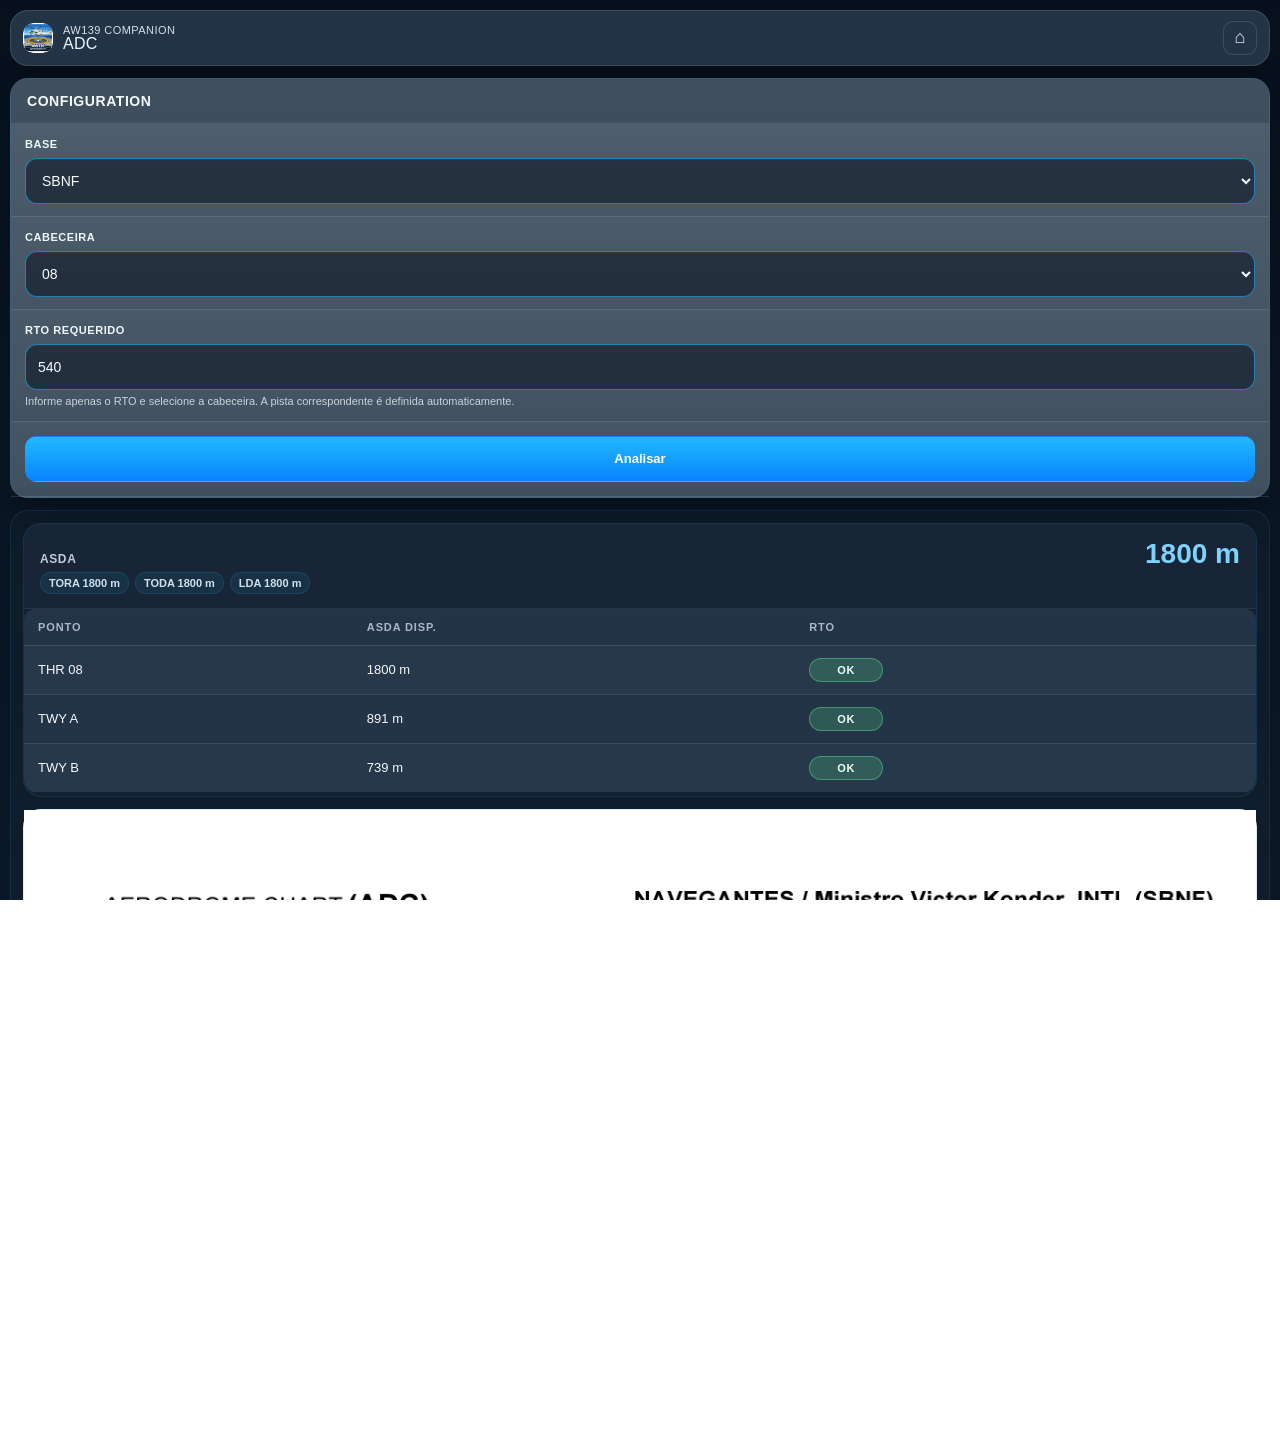
==== commit 1a5c4a44: "Add files via upload" ====
--- a/adc/index.html
+++ b/adc/index.html
@@ -1056,6 +1056,7 @@
 
   </style>
   <link rel="stylesheet" href="../shared/pwa.css">
+  <link rel="stylesheet" href="../shared/module-layout.css">
 </head>
 
 <body>
--- a/shared/pwa.css
+++ b/shared/pwa.css
@@ -0,0 +1,134 @@
+
+:root{
+  --pwa-safe-top: env(safe-area-inset-top, 0px);
+  --pwa-safe-right: env(safe-area-inset-right, 0px);
+  --pwa-safe-bottom: env(safe-area-inset-bottom, 0px);
+  --pwa-safe-left: env(safe-area-inset-left, 0px);
+}
+html, body { min-height: 100%; }
+body { min-height: 100svh; }
+body.is-standalone { overscroll-behavior-y: contain; }
+body.is-standalone .home-shell,
+body.is-standalone .cockpit-shell,
+body.is-standalone .app-shell,
+body.is-standalone .shell,
+body.is-standalone .workspace {
+  padding-bottom: max(16px, var(--pwa-safe-bottom));
+}
+body.is-standalone .home-topbar,
+body.is-standalone .topbar,
+body.is-standalone .module-topbar,
+body.is-standalone .adc-module-topbar {
+  padding-top: max(8px, calc(var(--pwa-safe-top) + 4px));
+}
+.pwa-launch-mask {
+  position: fixed;
+  inset: 0;
+  z-index: 10050;
+  display: grid;
+  place-items: center;
+  background: radial-gradient(circle at top, rgba(46, 135, 129, .22), transparent 40%), linear-gradient(180deg, #07111b 0%, #0b1220 100%);
+  opacity: 1;
+  transition: opacity .22s ease;
+}
+.pwa-launch-mask.is-hiding { opacity: 0; pointer-events: none; }
+.pwa-launch-card {
+  width: min(280px, calc(100vw - 40px));
+  padding: 22px 20px 18px;
+  border-radius: 24px;
+  border: 1px solid rgba(255,255,255,.10);
+  background: rgba(9, 16, 27, .86);
+  backdrop-filter: blur(16px);
+  box-shadow: 0 20px 44px rgba(0,0,0,.36);
+  text-align: center;
+  color: #e8eef7;
+}
+.pwa-launch-icon {
+  width: 68px; height: 68px; margin: 0 auto 14px; border-radius: 18px; overflow: hidden;
+  border: 1px solid rgba(255,255,255,.12); box-shadow: 0 12px 28px rgba(0,0,0,.28);
+}
+.pwa-launch-icon img { width: 100%; height: 100%; display: block; object-fit: cover; }
+.pwa-launch-title { font-size: 18px; font-weight: 800; letter-spacing: .02em; }
+.pwa-launch-subtitle { margin-top: 6px; color: #9fb1c6; font-size: 13px; }
+.pwa-toast-text strong { color: #f3f7fb; }
+.pwa-network-chip {
+  position: fixed;
+  right: max(12px, var(--pwa-safe-right));
+  top: max(12px, calc(var(--pwa-safe-top) + 8px));
+  z-index: 9998;
+  display: inline-flex;
+  align-items: center;
+  gap: 8px;
+  min-height: 34px;
+  padding: 0 12px;
+  border-radius: 999px;
+  border: 1px solid rgba(255,255,255,.12);
+  background: rgba(9, 16, 27, .86);
+  color: #d9e4ef;
+  font-size: 12px;
+  font-weight: 700;
+  letter-spacing: .03em;
+  backdrop-filter: blur(10px);
+  box-shadow: 0 10px 24px rgba(0,0,0,.28);
+}
+.pwa-network-chip[hidden] { display: none !important; }
+.pwa-network-chip::before {
+  content: '';
+  width: 8px;
+  height: 8px;
+  border-radius: 999px;
+  background: #2dc97a;
+  box-shadow: 0 0 0 4px rgba(45,201,122,.16);
+}
+.pwa-network-chip.offline::before {
+  background: #f3b447;
+  box-shadow: 0 0 0 4px rgba(243,180,71,.18);
+}
+@media (max-width: 760px) {
+  .pwa-launch-card { width: min(260px, calc(100vw - 32px)); }
+  .pwa-network-chip { left: max(12px, var(--pwa-safe-left)); right: auto; }
+}
+
+body:not(.pwa-shell-ready) .home-shell,
+body:not(.pwa-shell-ready) .app-shell,
+body:not(.pwa-shell-ready) .cockpit-shell,
+body:not(.pwa-shell-ready) .shell {
+  opacity: 0;
+  transform: translateY(8px);
+}
+.home-shell,
+.app-shell,
+.cockpit-shell,
+.shell {
+  transition: opacity .24s ease, transform .24s ease;
+}
+body.pwa-shell-ready .home-shell,
+body.pwa-shell-ready .app-shell,
+body.pwa-shell-ready .cockpit-shell,
+body.pwa-shell-ready .shell {
+  opacity: 1;
+  transform: none;
+}
+body.is-standalone .home-topbar,
+body.is-standalone .topbar,
+body.is-standalone .module-topbar,
+body.is-standalone .adc-module-topbar {
+  position: sticky;
+  top: 0;
+  z-index: 90;
+}
+body.is-standalone.is-scrolled .home-topbar,
+body.is-standalone.is-scrolled .topbar,
+body.is-standalone.is-scrolled .module-topbar,
+body.is-standalone.is-scrolled .adc-module-topbar {
+  box-shadow: 0 16px 34px rgba(0,0,0,.24);
+  border-color: rgba(255,255,255,.14);
+  background: rgba(11,18,32,.92);
+}
+body.is-standalone .home-shell,
+body.is-standalone .app-shell,
+body.is-standalone .cockpit-shell,
+body.is-standalone .shell {
+  padding-left: max(12px, var(--pwa-safe-left));
+  padding-right: max(12px, var(--pwa-safe-right));
+}
--- a/shared/module-layout.css
+++ b/shared/module-layout.css
@@ -0,0 +1,651 @@
+
+:root{
+  --aw-safe-top: env(safe-area-inset-top, 0px);
+  --aw-safe-right: env(safe-area-inset-right, 0px);
+  --aw-safe-bottom: env(safe-area-inset-bottom, 0px);
+  --aw-safe-left: env(safe-area-inset-left, 0px);
+  --aw-radius: 18px;
+  --aw-gap: 12px;
+  --aw-panel-bg: rgba(18,25,34,.92);
+  --aw-panel-line: rgba(255,255,255,.12);
+  --aw-panel-shadow: 0 18px 40px rgba(0,0,0,.28);
+}
+
+html, body{
+  min-height:100%;
+  overflow-x:hidden;
+}
+
+body.module-shell-wat,
+body.module-shell-rto,
+body.module-shell-cata,
+body.module-shell-adc{
+  min-height:100svh;
+}
+
+body.module-shell-wat .topbar,
+body.module-shell-rto .topbar,
+body.module-shell-cata .topbar,
+body.module-shell-adc .topbar{
+  border-radius:var(--aw-radius) !important;
+}
+
+body.module-shell-wat .card,
+body.module-shell-rto .card,
+body.module-shell-cata .panel,
+body.module-shell-cata .viewer-pane,
+body.module-shell-adc .pane{
+  border-radius:var(--aw-radius) !important;
+  box-shadow:var(--aw-panel-shadow);
+}
+
+body.module-shell-wat .app-shell,
+body.module-shell-rto .app-shell{
+  width:min(100%, 1440px);
+  margin:0 auto;
+  padding:max(10px, var(--aw-safe-top)) max(10px, var(--aw-safe-right)) max(14px, var(--aw-safe-bottom)) max(10px, var(--aw-safe-left)) !important;
+  gap:var(--aw-gap) !important;
+  display:grid !important;
+  align-content:start;
+  min-height:100svh;
+  grid-template-columns:1fr;
+  grid-template-areas:
+    "top"
+    "form"
+    "status"
+    "visual";
+}
+body.module-shell-wat .topbar{grid-area:top;}
+body.module-shell-rto .topbar{grid-area:top;}
+body.module-shell-rto #heroHeader{display:none !important;}
+body.module-shell-wat #formSection,
+body.module-shell-rto #formSection{grid-area:form; margin:0 !important; padding:14px !important;}
+body.module-shell-wat #statusCard,
+body.module-shell-rto #statusCard{grid-area:status; margin:0 !important; padding:14px !important; position:static !important; top:auto !important;}
+body.module-shell-wat #visualCard,
+body.module-shell-rto #visualCard{
+  grid-area:visual;
+  margin:0 !important;
+  padding:14px !important;
+  min-height:0;
+  display:flex !important;
+  flex-direction:column;
+  background:rgba(18,25,34,.92) !important;
+  overflow:hidden;
+}
+body.module-shell-rto #interpSection{display:none !important;}
+body.module-shell-wat .compact-grid,
+body.module-shell-rto .compact-grid{
+  grid-template-columns:repeat(2, minmax(0,1fr)) !important;
+  gap:10px !important;
+}
+body.module-shell-wat .control-block,
+body.module-shell-rto .control-block{grid-column:1 / -1 !important;}
+body.module-shell-wat input,
+body.module-shell-wat select,
+body.module-shell-wat button,
+body.module-shell-rto input,
+body.module-shell-rto select,
+body.module-shell-rto button{
+  border-radius:12px !important;
+}
+body.module-shell-wat input,
+body.module-shell-wat select,
+body.module-shell-rto input,
+body.module-shell-rto select{
+  min-height:46px !important;
+  height:auto !important;
+}
+body.module-shell-wat .action-row,
+body.module-shell-rto .action-row{
+  margin-top:12px !important;
+}
+body.module-shell-wat .chart-panel,
+body.module-shell-rto .chart-panel{
+  margin-top:0 !important;
+  flex:1;
+  min-height:0;
+  display:flex !important;
+  flex-direction:column;
+  gap:10px;
+}
+body.module-shell-wat .chart-stage,
+body.module-shell-rto .chart-stage{
+  flex:1;
+  min-height:320px;
+  border-radius:18px !important;
+  overflow:hidden;
+  background:#0f1722 !important;
+}
+body.module-shell-wat #chartBaseImage{
+  display:block;
+  width:100%;
+  height:auto;
+  max-height:none;
+  object-fit:contain;
+  object-position:top center;
+}
+body.module-shell-wat #chartCanvas{
+  position:absolute !important;
+  inset:0;
+  width:100% !important;
+  height:100% !important;
+  background:transparent !important;
+}
+body.module-shell-rto #chartCanvas{
+  width:100% !important;
+  height:100% !important;
+  background:#0b1017 !important;
+}
+body.module-shell-wat .viewer-meta,
+body.module-shell-rto .viewer-meta{
+  margin-top:0 !important;
+}
+body.module-shell-rto #chartHint,
+body.module-shell-rto #chartReference,
+body.module-shell-wat #chartHint{
+  margin:0;
+}
+body.module-shell-wat .chart-reference-block{
+  grid-template-columns:repeat(2,minmax(0,1fr)) !important;
+}
+body.module-shell-rto .viz-facts,
+body.module-shell-cata .viz-facts{
+  grid-template-columns:repeat(2,minmax(0,1fr));
+}
+
+body.module-shell-cata .cockpit-shell{
+  min-height:100svh;
+  display:grid;
+  grid-template-rows:auto 1fr;
+  gap:12px;
+  padding:max(10px, var(--aw-safe-top)) max(10px, var(--aw-safe-right)) max(14px, var(--aw-safe-bottom)) max(10px, var(--aw-safe-left)) !important;
+}
+body.module-shell-cata .workspace{
+  display:grid !important;
+  grid-template-columns:1fr;
+  grid-template-areas:
+    "sidebar"
+    "viewer";
+  gap:12px !important;
+}
+body.module-shell-cata .sidebar{grid-area:sidebar; gap:12px !important;}
+body.module-shell-cata .viewer-pane{
+  grid-area:viewer;
+  min-height:0;
+  align-self:start;
+  display:flex;
+  flex-direction:column;
+}
+body.module-shell-cata .viewer-stage{
+  min-height:320px;
+  flex:none;
+}
+body.module-shell-cata .viewer-header{
+  padding:14px !important;
+}
+body.module-shell-cata .viewer-meta{
+  display:grid;
+}
+body.module-shell-cata .panel,
+body.module-shell-cata .viewer-pane{
+  border-radius:var(--aw-radius) !important;
+}
+
+body.module-shell-adc .topbar{
+  margin:max(10px, var(--aw-safe-top)) max(10px, var(--aw-safe-right)) 0 max(10px, var(--aw-safe-left)) !important;
+}
+body.module-shell-adc .shell{
+  min-height:calc(100svh - 76px);
+  padding:12px max(10px, var(--aw-safe-right)) max(14px, var(--aw-safe-bottom)) max(10px, var(--aw-safe-left)) !important;
+  gap:12px !important;
+  display:grid !important;
+  grid-template-columns:1fr;
+}
+body.module-shell-adc .pane.left,
+body.module-shell-adc .pane.right{
+  border-radius:var(--aw-radius) !important;
+  overflow:hidden;
+}
+body.module-shell-adc .pane.left{order:1;}
+body.module-shell-adc .pane.right{order:2;}
+body.module-shell-adc .config-panel{
+  display:grid;
+  grid-template-columns:1fr;
+}
+body.module-shell-adc .config-card:last-child{
+  grid-column:auto !important;
+}
+body.module-shell-adc .workspace{
+  padding:12px !important;
+  gap:12px !important;
+}
+body.module-shell-adc .chart-frame{
+  border-radius:18px;
+  min-height:0;
+  overflow:hidden;
+}
+body.module-shell-adc .viz-wrap{
+  min-height:340px !important;
+  height:auto !important;
+}
+body.module-shell-adc .result-panel{
+  border-radius:18px;
+  overflow:hidden;
+}
+body.module-shell-adc input,
+body.module-shell-adc select,
+body.module-shell-adc textarea,
+body.module-shell-adc button{
+  border-radius:12px !important;
+}
+body.module-shell-adc input,
+body.module-shell-adc select,
+body.module-shell-adc button{
+  min-height:46px !important;
+}
+body.module-shell-adc .decision-table-wrap{
+  overflow:auto;
+}
+
+@media (max-width:767px){
+  body.module-shell-wat .app-shell,
+  body.module-shell-rto .app-shell{
+    padding:max(8px, var(--aw-safe-top)) max(8px, var(--aw-safe-right)) max(12px, var(--aw-safe-bottom)) max(8px, var(--aw-safe-left)) !important;
+  }
+  body.module-shell-wat .compact-grid,
+  body.module-shell-rto .compact-grid{
+    grid-template-columns:1fr 1fr !important;
+  }
+  body.module-shell-wat .chart-stage,
+  body.module-shell-rto .chart-stage,
+  body.module-shell-cata .viewer-stage,
+  body.module-shell-adc .viz-wrap{
+    min-height:260px !important;
+  }
+  body.module-shell-wat .chart-reference-block,
+  body.module-shell-rto .viz-facts,
+  body.module-shell-cata .viz-facts{
+    grid-template-columns:1fr !important;
+  }
+  body.module-shell-cata .form-grid-2,
+  body.module-shell-cata .result-grid,
+  body.module-shell-cata .module-open-row{
+    grid-template-columns:1fr 1fr !important;
+  }
+  body.module-shell-cata .action-row{
+    grid-template-columns:1fr 1fr !important;
+  }
+  body.module-shell-cata .action-row .run-btn{
+    grid-column:1 / -1 !important;
+  }
+}
+
+@media (min-width:768px) and (orientation:portrait){
+  body.module-shell-wat .app-shell,
+  body.module-shell-rto .app-shell{
+    grid-template-columns:1fr;
+  }
+  body.module-shell-wat .chart-stage,
+  body.module-shell-rto .chart-stage{
+    min-height:420px;
+  }
+  body.module-shell-cata .viewer-stage{
+    min-height:440px;
+  }
+  body.module-shell-adc .viz-wrap{
+    min-height:460px !important;
+  }
+}
+
+@media (min-width:768px) and (orientation:landscape){
+  body.module-shell-wat .app-shell,
+  body.module-shell-rto .app-shell{
+    grid-template-columns:minmax(340px, 410px) minmax(0, 1fr);
+    grid-template-areas:
+      "top top"
+      "form visual"
+      "status visual";
+  }
+  body.module-shell-wat .chart-stage,
+  body.module-shell-rto .chart-stage{
+    min-height:520px;
+  }
+  body.module-shell-cata .workspace{
+    grid-template-columns:minmax(340px, 400px) minmax(0, 1fr) !important;
+    grid-template-areas:"sidebar viewer";
+    align-items:start;
+  }
+  body.module-shell-cata .viewer-stage{
+    min-height:560px;
+  }
+  body.module-shell-adc .shell{
+    grid-template-columns:minmax(340px, 390px) minmax(0, 1fr) !important;
+    align-items:start;
+  }
+  body.module-shell-adc .pane.left{order:1;}
+  body.module-shell-adc .pane.right{order:2;}
+  body.module-shell-adc .viz-wrap{
+    min-height:560px !important;
+  }
+}
+
+@media (min-width:1367px){
+  body.module-shell-wat .app-shell,
+  body.module-shell-rto .app-shell,
+  body.module-shell-cata .cockpit-shell{
+    max-width:1480px;
+  }
+  body.module-shell-adc .shell{
+    max-width:1480px;
+    margin:0 auto;
+  }
+}
+
+body.module-shell-wat .module-topbar,
+body.module-shell-rto .module-topbar,
+body.module-shell-adc .module-topbar{
+  padding:10px 12px !important;
+}
+
+body.module-shell-cata .viewer-placeholder{
+  border-radius:0 0 var(--aw-radius) var(--aw-radius);
+}
+
+body.module-shell-wat .status-main,
+body.module-shell-rto .status-grid{
+  align-items:stretch;
+}
+
+
+/* WAT visual refinement v18 */
+body.module-shell-wat .app-shell{
+  align-items:start !important;
+}
+body.module-shell-wat #statusCard{
+  padding:12px 14px !important;
+}
+body.module-shell-wat .status-badge{
+  display:inline-flex;
+  width:max-content;
+  margin-bottom:10px;
+}
+body.module-shell-wat .status-main{
+  display:grid !important;
+  gap:10px !important;
+}
+body.module-shell-wat .status-main > :first-child{
+  display:grid;
+  gap:4px;
+}
+body.module-shell-wat .status-main > :first-child .label,
+body.module-shell-wat #statusText{
+  display:none !important;
+}
+body.module-shell-wat #statusTitle{
+  margin:0;
+  font-size:18px !important;
+  line-height:1.05;
+}
+body.module-shell-wat .metrics{
+  grid-template-columns:repeat(2,minmax(0,1fr)) !important;
+  gap:10px !important;
+  overflow:visible;
+}
+body.module-shell-wat .metric{
+  padding:12px 14px !important;
+  min-width:0;
+  overflow:visible;
+}
+body.module-shell-wat .metric .label{
+  display:block !important;
+  margin-bottom:6px !important;
+  font-size:11px !important;
+}
+body.module-shell-wat .metric strong,
+body.module-shell-wat #maxWeight,
+body.module-shell-wat #margin{
+  font-size:30px !important;
+  line-height:1.05 !important;
+  white-space:normal;
+  overflow-wrap:anywhere;
+}
+body.module-shell-wat #visualCard{
+  align-self:start !important;
+  overflow:visible !important;
+}
+body.module-shell-wat .chart-panel{
+  flex:0 0 auto !important;
+  min-height:0 !important;
+  gap:12px !important;
+}
+body.module-shell-wat .chart-stage{
+  flex:0 0 auto !important;
+  display:block !important;
+  height:auto !important;
+  min-height:0 !important;
+  aspect-ratio:auto !important;
+  overflow:visible !important;
+}
+body.module-shell-wat #chartBaseImage{
+  display:block;
+  width:100% !important;
+  height:auto !important;
+  max-width:100% !important;
+  max-height:none !important;
+  object-fit:contain !important;
+  object-position:top center !important;
+}
+body.module-shell-wat #visualCard #chartReference,
+body.module-shell-wat .viewer-card #chartReference{
+  display:block !important;
+  margin:0 !important;
+  padding:12px 14px;
+  border-radius:14px;
+  border:1px solid rgba(255,255,255,.08);
+  background:#16212d;
+  color:#dce8f5;
+  font-size:12px;
+  line-height:1.45;
+}
+body.module-shell-wat #visualCard #chartReference strong,
+body.module-shell-wat .viewer-card #chartReference strong{
+  color:#f2f7fc;
+}
+@media (max-width: 767px){
+  body.module-shell-wat .metric strong,
+  body.module-shell-wat #maxWeight,
+  body.module-shell-wat #margin{
+    font-size:26px !important;
+  }
+}
+@media (min-width:768px) and (orientation:landscape){
+  body.module-shell-wat .chart-stage{
+    min-height:0 !important;
+  }
+}
+
+
+/* RTO + ADC landscape/fullsreen corrections v19 */
+body.module-shell-rto,
+body.module-shell-adc{
+  overflow-y:auto !important;
+  -webkit-overflow-scrolling:touch;
+}
+body.module-shell-rto .app-shell,
+body.module-shell-adc .shell{
+  min-height:auto !important;
+  height:auto !important;
+}
+body.module-shell-rto #formSection,
+body.module-shell-rto #statusCard,
+body.module-shell-rto #visualCard,
+body.module-shell-adc .pane.left,
+body.module-shell-adc .pane.right,
+body.module-shell-adc .chart-frame,
+body.module-shell-adc .viz-wrap{
+  min-height:0;
+}
+
+@media (orientation:landscape){
+  body.module-shell-rto{
+    overflow-y:auto !important;
+  }
+  body.module-shell-rto .app-shell{
+    height:auto !important;
+    min-height:auto !important;
+    align-content:start !important;
+    align-items:start !important;
+  }
+  body.module-shell-rto #formSection,
+  body.module-shell-rto #statusCard,
+  body.module-shell-rto #visualCard{
+    align-self:start !important;
+  }
+  body.module-shell-rto #formSection,
+  body.module-shell-rto #statusCard{
+    overflow:visible !important;
+  }
+
+  body.module-shell-adc .shell{
+    min-height:auto !important;
+    height:auto !important;
+    align-items:start !important;
+  }
+  body.module-shell-adc .pane.right{
+    overflow:auto !important;
+  }
+  body.module-shell-adc .workspace{
+    height:auto !important;
+    min-height:0 !important;
+    align-content:start !important;
+    grid-template-rows:auto auto !important;
+  }
+  body.module-shell-adc .chart-frame{
+    min-height:0 !important;
+    height:auto !important;
+    overflow:visible !important;
+    flex:0 0 auto !important;
+  }
+  body.module-shell-adc .viz-wrap{
+    min-height:0 !important;
+    height:auto !important;
+    overflow:visible !important;
+  }
+}
+
+body.module-shell-adc .pane.right.chart-only-fullscreen,
+body.module-shell-adc .right.chart-only-fullscreen{
+  overflow:auto !important;
+}
+body.module-shell-adc .right.chart-only-fullscreen .chart-frame{
+  height:auto !important;
+  min-height:100svh !important;
+  overflow:visible !important;
+}
+body.module-shell-adc .right.chart-only-fullscreen .viz-wrap{
+  height:auto !important;
+  min-height:100svh !important;
+  overflow:visible !important;
+}
+
+/* ADC visual unification v20 — use iPhone-style visual logic on every format */
+body.module-shell-adc,
+body.module-shell-adc html{
+  overflow-x:hidden !important;
+  overflow-y:auto !important;
+  -webkit-overflow-scrolling:touch;
+}
+body.module-shell-adc .shell{
+  min-height:auto !important;
+  height:auto !important;
+  display:grid !important;
+  grid-template-columns:1fr !important;
+  grid-auto-rows:auto !important;
+  align-content:start !important;
+  align-items:start !important;
+}
+body.module-shell-adc .pane.left,
+body.module-shell-adc .pane.right{
+  width:100% !important;
+  min-height:0 !important;
+  overflow:visible !important;
+}
+body.module-shell-adc .pane.left{order:1 !important;}
+body.module-shell-adc .pane.right{order:2 !important;}
+body.module-shell-adc .workspace{
+  display:flex !important;
+  flex-direction:column !important;
+  gap:12px !important;
+  padding:12px !important;
+  min-height:0 !important;
+  height:auto !important;
+  overflow:visible !important;
+}
+body.module-shell-adc .chart-frame{
+  display:flex !important;
+  flex-direction:column !important;
+  width:100% !important;
+  min-height:0 !important;
+  height:auto !important;
+  overflow:visible !important;
+  border-radius:18px !important;
+}
+body.module-shell-adc .viz-wrap{
+  width:100% !important;
+  min-height:0 !important;
+  height:auto !important;
+  overflow:visible !important;
+  cursor:zoom-in;
+}
+body.module-shell-adc #vizCanvas{
+  display:block !important;
+  width:100% !important;
+  height:auto !important;
+  max-width:100% !important;
+}
+body.module-shell-adc .result-panel,
+body.module-shell-adc .menu-toggle-card,
+body.module-shell-adc .advanced-wrap{
+  width:100% !important;
+}
+body.module-shell-adc .right.chart-only-fullscreen,
+body.module-shell-adc .pane.right.chart-only-fullscreen{
+  position:fixed !important;
+  inset:0 !important;
+  overflow:auto !important;
+  background:#000 !important;
+  border-radius:0 !important;
+  padding:0 !important;
+  z-index:9999 !important;
+  -webkit-overflow-scrolling:touch;
+}
+body.module-shell-adc .right.chart-only-fullscreen .workspace,
+body.module-shell-adc .pane.right.chart-only-fullscreen .workspace{
+  display:block !important;
+  padding:0 !important;
+  overflow:visible !important;
+}
+body.module-shell-adc .right.chart-only-fullscreen .chart-frame,
+body.module-shell-adc .pane.right.chart-only-fullscreen .chart-frame{
+  width:100% !important;
+  min-height:100svh !important;
+  height:auto !important;
+  overflow:visible !important;
+  border-radius:0 !important;
+  background:#000 !important;
+}
+body.module-shell-adc .right.chart-only-fullscreen .viz-wrap,
+body.module-shell-adc .pane.right.chart-only-fullscreen .viz-wrap{
+  width:100% !important;
+  min-height:0 !important;
+  height:auto !important;
+  overflow:visible !important;
+  background:#000 !important;
+}
+body.module-shell-adc .right.chart-only-fullscreen #vizCanvas,
+body.module-shell-adc .pane.right.chart-only-fullscreen #vizCanvas{
+  display:block !important;
+  width:100% !important;
+  height:auto !important;
+}
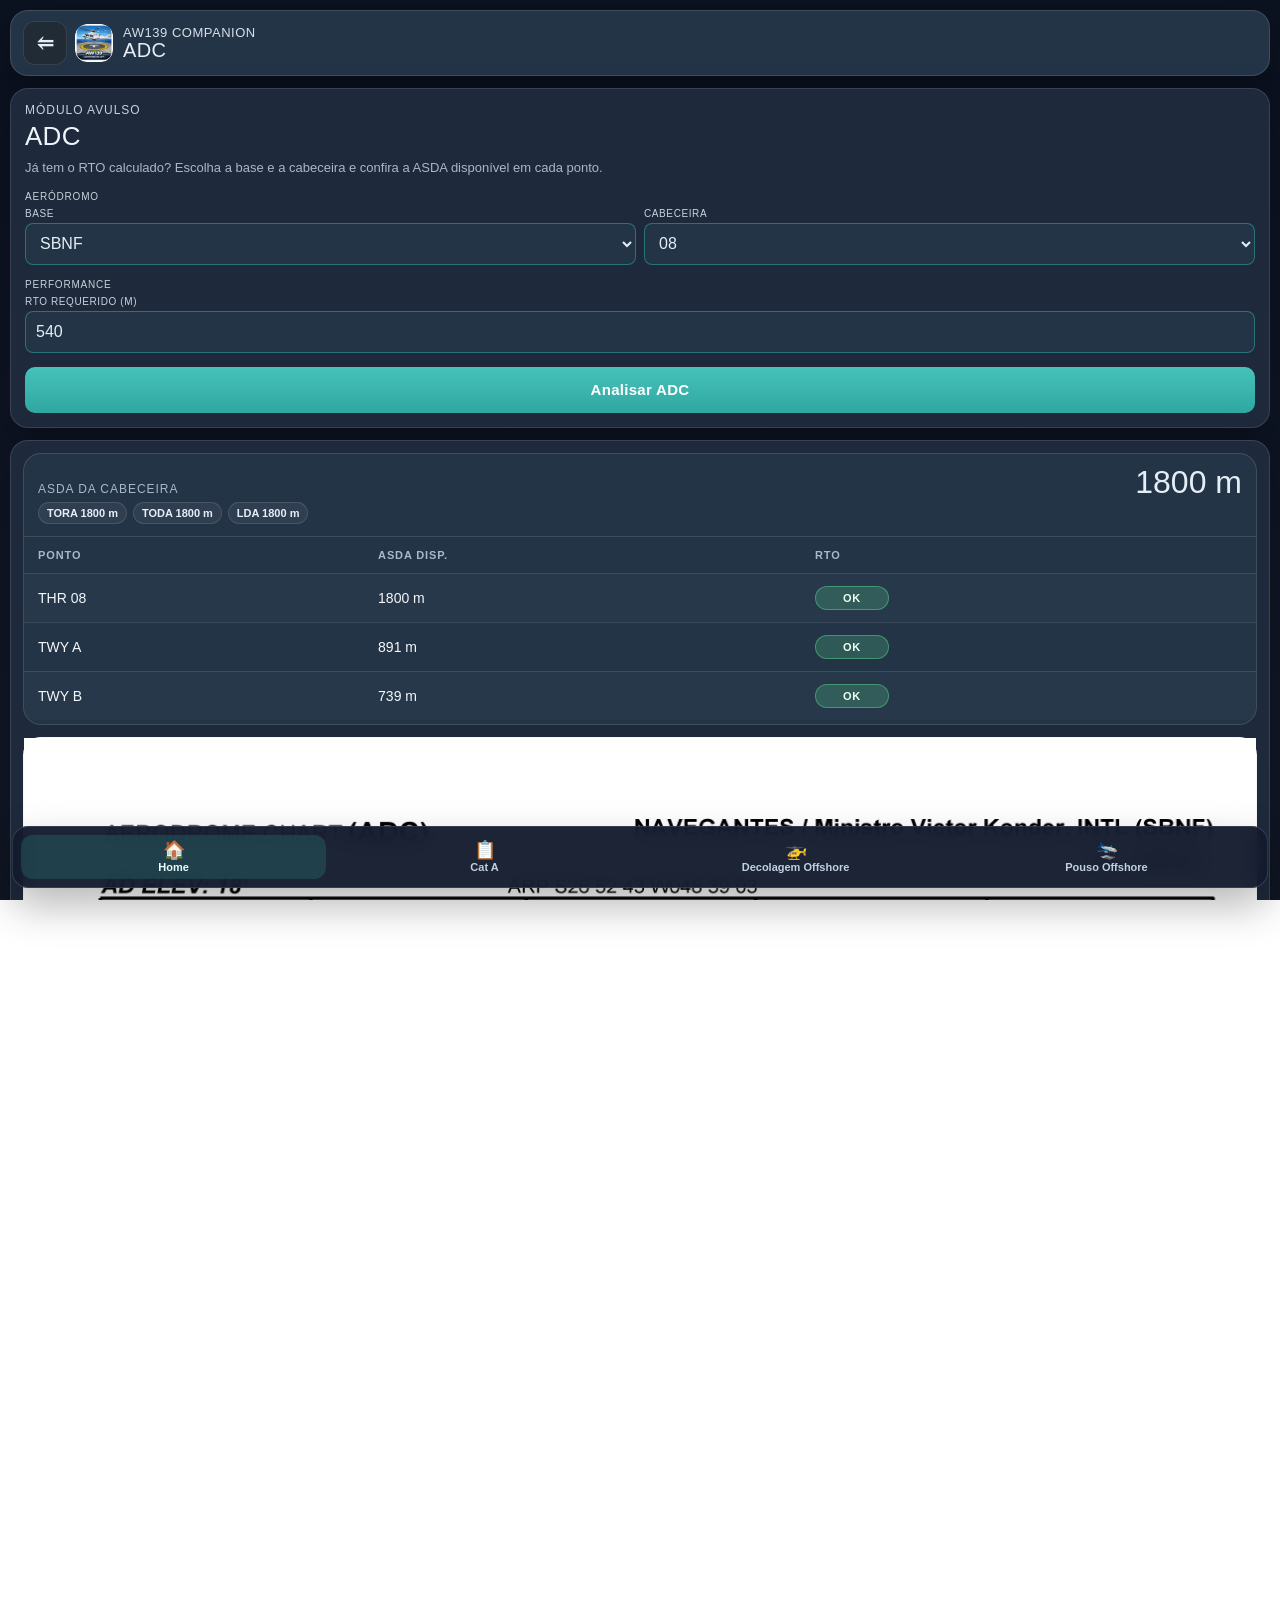
==== commit 84f9500f: "Reintroduz ADC avulso na Home e aplica visual do app ao módulo ADC volta como atalho em 'Já tem o RT" ====
--- a/adc/index.html
+++ b/adc/index.html
@@ -1057,11 +1057,14 @@
   </style>
   <link rel="stylesheet" href="../shared/pwa.css">
   <link rel="stylesheet" href="../shared/module-layout.css">
+  <script>if(new URLSearchParams(location.search).get('embed')==='1')document.documentElement.classList.add('adc-embed');</script>
+  <link rel="stylesheet" href="theme.css">
 </head>
 
 <body>
   <header class="topbar module-topbar adc-module-topbar">
     <div class="topbar-left">
+      <a class="nav-btn" href="../index.html" aria-label="Voltar para a Home">⥢</a>
       <div class="product-tag no-sep">
         <div class="product-icon"><img src="../assets/icon-192.png" alt=""></div>
         <div>
@@ -1094,7 +1097,7 @@
         <section class="result-panel">
           <div class="result-top">
             <div>
-              <div class="result-title">ASDA</div>
+              <div class="result-title">ASDA da cabeceira</div>
               <div class="result-meta" id="declaredMeta"></div>
             </div>
             <div class="result-value" id="asdaMetric">-</div>
@@ -1244,27 +1247,34 @@
 
     <aside class="pane left">
       <div class="config-panel">
-        <div class="config-header">Configuration</div>
-
-        <section class="config-card compact">
-          <label for="baseSelect">Base</label>
-          <select id="baseSelect"></select>
-        </section>
-
-        <section class="config-card compact">
-          <label for="departureEndSelect">Cabeceira</label>
-          <select id="departureEndSelect"></select>
-        </section>
-
-        <section class="config-card compact">
-          <label for="rtoInput">RTO requerido</label>
-          <input id="rtoInput" type="number" min="0" step="1" value="540" />
-          <div class="field-caption">Informe apenas o RTO e selecione a cabeceira. A pista correspondente é definida automaticamente.</div>
+        <div class="config-intro">
+          <div class="panel-kicker">Módulo avulso</div>
+          <h1 class="panel-heading">ADC</h1>
+          <p class="panel-helper">Já tem o RTO calculado? Escolha a base e a cabeceira e confira a ASDA disponível em cada ponto.</p>
+        </div>
+
+        <div class="section-label">Aeródromo</div>
+        <div class="form-grid form-grid-2">
+          <section class="config-card compact field">
+            <label for="baseSelect">Base</label>
+            <select id="baseSelect"></select>
+          </section>
+
+          <section class="config-card compact field">
+            <label for="departureEndSelect">Cabeceira</label>
+            <select id="departureEndSelect"></select>
+          </section>
+        </div>
+
+        <div class="section-label">Performance</div>
+        <section class="config-card compact field">
+          <label for="rtoInput">RTO requerido (m)</label>
+          <input id="rtoInput" type="number" inputmode="numeric" enterkeyhint="done" min="0" step="1" value="540" />
         </section>
 
         <section class="config-card">
           <div class="action-row">
-            <button class="primary" id="analyzeBtn">Analisar</button>
+            <button class="primary" id="analyzeBtn">Analisar ADC</button>
           </div>
         </section>
       </div>
--- a/shared/pwa.css
+++ b/shared/pwa.css
@@ -86,7 +86,6 @@
 }
 @media (max-width: 760px) {
   .pwa-launch-card { width: min(260px, calc(100vw - 32px)); }
-  .pwa-network-chip { left: max(12px, var(--pwa-safe-left)); right: auto; }
 }
 
 body:not(.pwa-shell-ready) .home-shell,
--- a/adc/theme.css
+++ b/adc/theme.css
@@ -0,0 +1,92 @@
+/* Tema do app (mesma paleta e componentes de Pouso/Decolagem Offshore).
+   Não se aplica ao ADC embutido no Cat A (?embed=1). */
+html:not(.adc-embed){
+  --app-accent:#2FA7A0;
+  --app-accent-2:#46C2BA;
+  --app-panel:#1E293B;
+  --app-panel-2:#243447;
+  --app-line:rgba(255,255,255,.12);
+  --app-text:#E5EEF7;
+  --app-muted:#A9B8C8;
+  --accent:#2FA7A0;
+  --accent-2:#46C2BA;
+}
+html:not(.adc-embed) body{
+  background:linear-gradient(180deg,#0B1220 0%,#111827 100%);
+  color:var(--app-text);
+}
+
+/* Topbar */
+html:not(.adc-embed) .topbar{
+  background:var(--app-panel-2);
+  border:1px solid var(--app-line);
+  border-radius:18px;
+  padding:10px 12px !important;
+}
+html:not(.adc-embed) .topbar .nav-btn{
+  display:grid;place-items:center;width:44px;height:44px;border-radius:12px;
+  border:1px solid rgba(255,255,255,.1);background:#202b35;color:var(--app-text);
+  text-decoration:none;font-size:20px;font-weight:800;flex:0 0 auto;
+}
+html:not(.adc-embed) .topbar .product-icon{width:38px !important;height:38px !important;border-radius:12px !important}
+html:not(.adc-embed) .topbar .product-line{font-size:13px !important}
+html:not(.adc-embed) .topbar .product-sub{font-size:20px !important;font-weight:300 !important}
+html:not(.adc-embed) #integrationBridgeBar{display:none !important}
+
+/* Painéis */
+html:not(.adc-embed) .pane.left,
+html:not(.adc-embed) .pane.right{
+  border:1px solid var(--app-line) !important;
+  box-shadow:0 18px 40px rgba(0,0,0,.28) !important;
+}
+html:not(.adc-embed) .pane.left{background:var(--app-panel) !important}
+html:not(.adc-embed) .pane.right{background:var(--app-panel) !important}
+
+/* Entrada */
+html:not(.adc-embed) .config-panel{display:block !important;padding:14px}
+html:not(.adc-embed) .config-intro{margin-bottom:4px}
+html:not(.adc-embed) .panel-kicker{font-size:12px;letter-spacing:.08em;text-transform:uppercase;color:var(--app-text);opacity:.85}
+html:not(.adc-embed) .panel-heading{margin:6px 0 0;font-size:26px;line-height:1.06;font-weight:300;letter-spacing:.01em}
+html:not(.adc-embed) .panel-helper{margin:8px 0 0;color:var(--app-muted);font-size:13px;line-height:1.4}
+html:not(.adc-embed) .section-label{margin:14px 0 6px;font-size:10px;letter-spacing:.08em;text-transform:uppercase;color:#eef6fd;opacity:.82}
+html:not(.adc-embed) .form-grid{display:grid;gap:8px}
+html:not(.adc-embed) .form-grid-2{grid-template-columns:1fr 1fr}
+html:not(.adc-embed) .config-card{
+  padding:0 !important;border:0 !important;background:none !important;min-height:0 !important;
+}
+html:not(.adc-embed) .config-card.field{display:flex;flex-direction:column;gap:4px;min-width:0}
+html:not(.adc-embed) .config-card label{
+  margin:0;font-size:10px;letter-spacing:.06em;text-transform:uppercase;color:var(--app-text);opacity:.86;line-height:1.1;font-weight:400;
+}
+html:not(.adc-embed) .config-card input,
+html:not(.adc-embed) .config-card select{
+  height:42px;min-height:42px !important;width:100%;min-width:0;
+  border-radius:8px !important;border:1px solid rgba(47,167,160,.55);
+  background:var(--app-panel-2);color:var(--app-text);padding:0 10px;font-size:16px;box-shadow:none;
+}
+html:not(.adc-embed) .config-card input:focus,
+html:not(.adc-embed) .config-card select:focus{border-color:var(--app-accent-2);box-shadow:0 0 0 3px rgba(47,167,160,.18)}
+html:not(.adc-embed) .config-card .action-row{margin-top:14px;display:block}
+html:not(.adc-embed) button.primary{
+  width:100%;height:46px;border-radius:10px !important;border:0;
+  background:linear-gradient(180deg,var(--app-accent-2),var(--app-accent));
+  color:#fff;font-size:15px;font-weight:800;letter-spacing:.02em;
+}
+html:not(.adc-embed) button:hover{border-color:rgba(70,194,186,.45)}
+
+/* Resultado antes da carta */
+html:not(.adc-embed) .workspace{display:flex !important;flex-direction:column}
+html:not(.adc-embed) .result-panel{order:1;background:var(--app-panel-2) !important;border:1px solid var(--app-line) !important;box-shadow:none !important}
+html:not(.adc-embed) .chart-frame{order:2;border:1px solid var(--app-line) !important;border-radius:18px}
+html:not(.adc-embed) .result-top{padding:12px 14px !important;border-bottom:1px solid var(--app-line) !important;background:none !important}
+html:not(.adc-embed) .result-title{font-size:12px;letter-spacing:.08em;color:var(--app-muted);font-weight:400}
+html:not(.adc-embed) .result-value{color:var(--app-text);font-size:32px;font-weight:300;line-height:1.05;white-space:nowrap}
+html:not(.adc-embed) .declared-chip{background:rgba(255,255,255,.05);border-color:var(--app-line);color:var(--app-text)}
+html:not(.adc-embed) .decision-table,
+html:not(.adc-embed) .decision-table thead th{background:transparent !important}
+html:not(.adc-embed) .decision-table thead th{color:var(--app-muted) !important}
+html:not(.adc-embed) .decision-table td{font-size:14px}
+
+@media (max-width:767px){
+  html:not(.adc-embed) .topbar{margin:8px 8px 0 !important}
+}
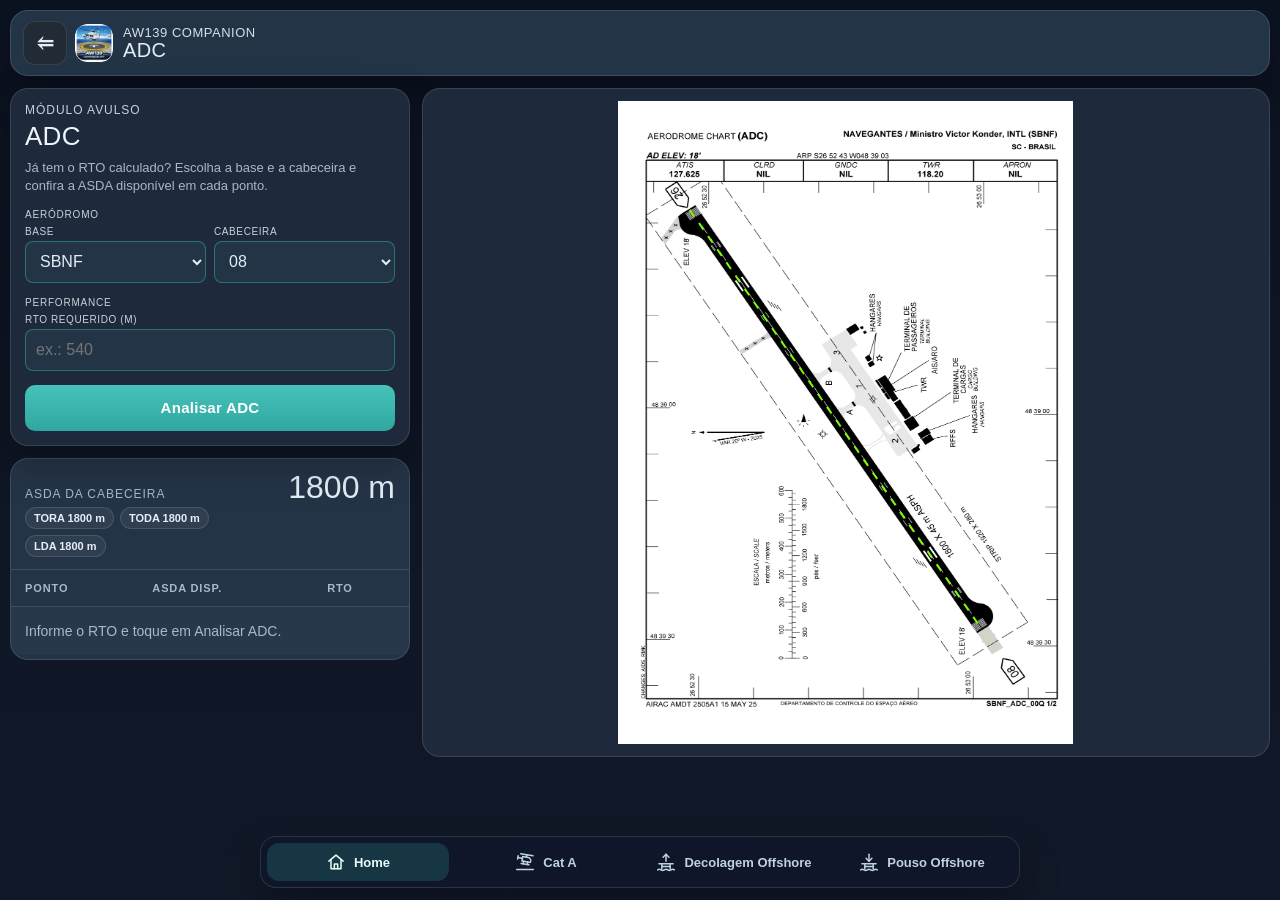
==== commit 6f4a9379: "Campos começam vazios e o valor é selecionado ao tocar - Ao tocar num campo com valor, o valor fica " ====
--- a/adc/index.html
+++ b/adc/index.html
@@ -1269,7 +1269,7 @@
         <div class="section-label">Performance</div>
         <section class="config-card compact field">
           <label for="rtoInput">RTO requerido (m)</label>
-          <input id="rtoInput" type="number" inputmode="numeric" enterkeyhint="done" min="0" step="1" value="540" />
+          <input id="rtoInput" type="number" inputmode="numeric" enterkeyhint="done" min="0" step="1" placeholder="ex.: 540" />
         </section>
 
         <section class="config-card">
--- a/shared/module-layout.css
+++ b/shared/module-layout.css
@@ -296,6 +296,14 @@
   body.module-shell-adc .viz-wrap{
     min-height:460px !important;
   }
+  /* Cat A em pé no tablet: entrada + resultado à esquerda, visualização mais larga à direita */
+  body.module-shell-cata .workspace{
+    grid-template-columns:minmax(330px,42%) minmax(0,1fr) !important;
+    grid-template-areas:"sidebar viewer" !important;
+    align-items:start;
+  }
+  body.module-shell-cata .sidebar .field input,
+  body.module-shell-cata .sidebar .field select{font-size:13px;padding-left:8px;padding-right:8px}
 }
 
 @media (min-width:768px) and (orientation:landscape){
--- a/adc/theme.css
+++ b/adc/theme.css
@@ -86,7 +86,61 @@
 html:not(.adc-embed) .decision-table thead th{background:transparent !important}
 html:not(.adc-embed) .decision-table thead th{color:var(--app-muted) !important}
 html:not(.adc-embed) .decision-table td{font-size:14px}
+html:not(.adc-embed) .decision-table td.empty-row{color:var(--app-muted);text-align:left;padding:16px 14px}
 
 @media (max-width:767px){
   html:not(.adc-embed) .topbar{margin:8px 8px 0 !important}
 }
+
+/* iPad / tablet deitado: entrada + ASDA à esquerda, carta inteira à direita */
+@media (min-width:900px) and (orientation:landscape){
+  html:not(.adc-embed) body.module-shell-adc .shell{
+    grid-template-columns:minmax(340px,400px) minmax(0,1fr) !important;
+    grid-template-rows:auto 1fr;
+    align-items:start !important;
+    column-gap:12px !important;
+    row-gap:12px !important;
+  }
+  html:not(.adc-embed) body.module-shell-adc .pane.right,
+  html:not(.adc-embed) body.module-shell-adc .pane.right > .workspace{display:contents !important}
+  html:not(.adc-embed) body.module-shell-adc .pane.left{grid-column:1;grid-row:1}
+  html:not(.adc-embed) body.module-shell-adc .result-panel{grid-column:1;grid-row:2;align-self:start;border-radius:18px}
+  html:not(.adc-embed) body.module-shell-adc .chart-frame{
+    grid-column:2;grid-row:1 / span 2;
+    position:sticky;top:12px;align-self:start;
+    background:var(--app-panel) !important;
+    padding:12px;
+  }
+  /* a carta é dimensionada pela largura: limita a largura para caber na altura útil */
+  html:not(.adc-embed) body.module-shell-adc .chart-frame .viz-wrap{
+    width:min(100%, calc((100svh - 210px) * .66)) !important;
+    margin:0 auto;
+    min-height:0 !important;
+  }
+}
+
+/* iPad / tablet em pé: entrada + ASDA à esquerda, carta mais larga à direita */
+@media (min-width:768px) and (orientation:portrait){
+  html:not(.adc-embed) body.module-shell-adc .shell{
+    grid-template-columns:minmax(320px,42%) minmax(0,1fr) !important;
+    grid-template-rows:auto 1fr;
+    align-items:start !important;
+    column-gap:12px !important;
+    row-gap:12px !important;
+  }
+  html:not(.adc-embed) body.module-shell-adc .pane.right,
+  html:not(.adc-embed) body.module-shell-adc .pane.right > .workspace{display:contents !important}
+  html:not(.adc-embed) body.module-shell-adc .pane.left{grid-column:1;grid-row:1}
+  html:not(.adc-embed) body.module-shell-adc .result-panel{grid-column:1;grid-row:2;align-self:start;border-radius:18px}
+  html:not(.adc-embed) body.module-shell-adc .chart-frame{
+    grid-column:2;grid-row:1 / span 2;
+    position:sticky;top:12px;align-self:start;
+    background:var(--app-panel) !important;
+    padding:12px;
+  }
+  html:not(.adc-embed) body.module-shell-adc .chart-frame .viz-wrap{
+    width:min(100%, calc((100svh - 210px) * .66)) !important;
+    margin:0 auto;
+    min-height:0 !important;
+  }
+}
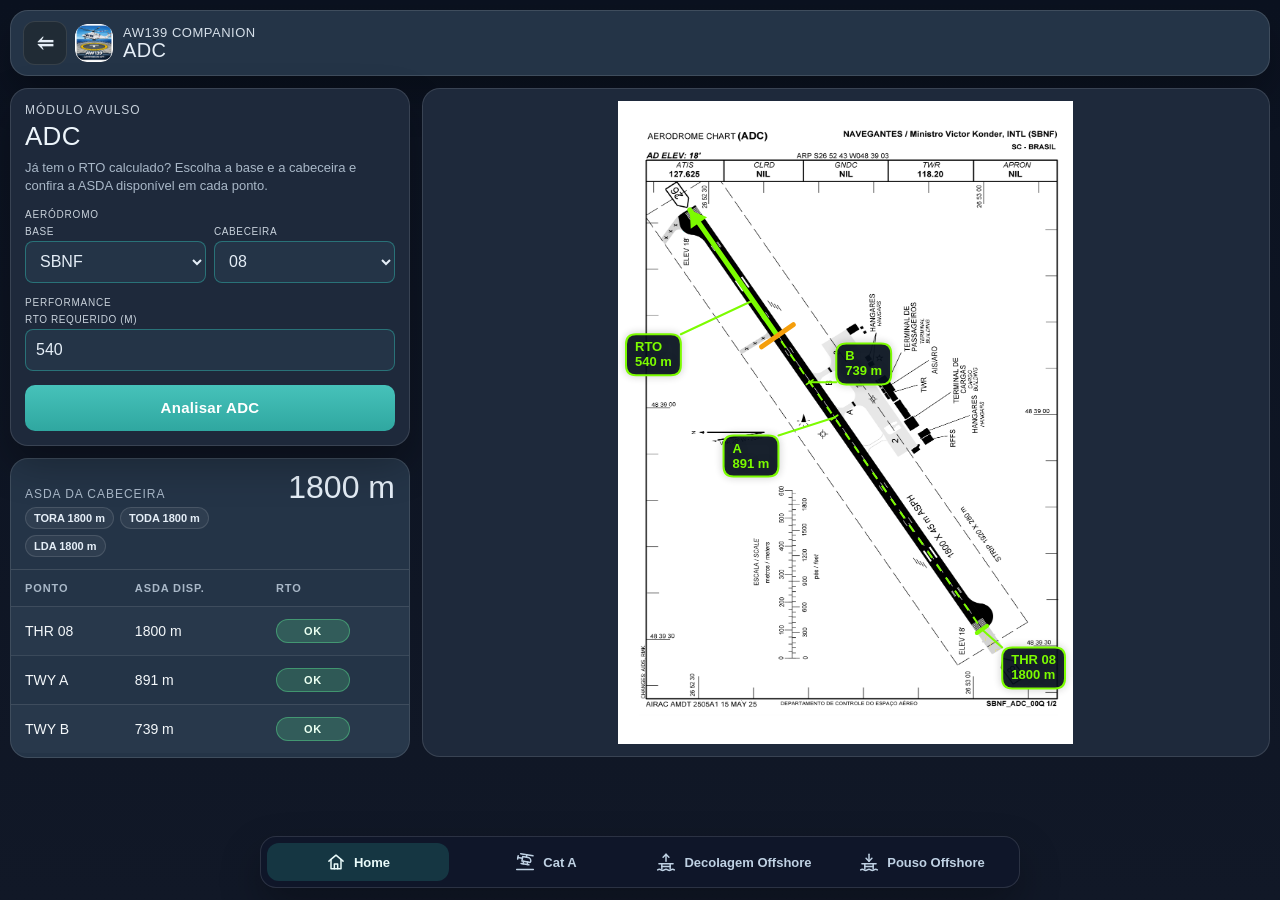
==== commit 1d2a03cf: "Mantém os dados da sessão anterior Desfaz a parte de abrir com campos vazios: Cat A, Pouso, Decolage" ====
--- a/adc/index.html
+++ b/adc/index.html
@@ -1269,7 +1269,7 @@
         <div class="section-label">Performance</div>
         <section class="config-card compact field">
           <label for="rtoInput">RTO requerido (m)</label>
-          <input id="rtoInput" type="number" inputmode="numeric" enterkeyhint="done" min="0" step="1" placeholder="ex.: 540" />
+          <input id="rtoInput" type="number" inputmode="numeric" enterkeyhint="done" min="0" step="1" value="540" />
         </section>
 
         <section class="config-card">
--- a/adc/theme.css
+++ b/adc/theme.css
@@ -86,7 +86,6 @@
 html:not(.adc-embed) .decision-table thead th{background:transparent !important}
 html:not(.adc-embed) .decision-table thead th{color:var(--app-muted) !important}
 html:not(.adc-embed) .decision-table td{font-size:14px}
-html:not(.adc-embed) .decision-table td.empty-row{color:var(--app-muted);text-align:left;padding:16px 14px}
 
 @media (max-width:767px){
   html:not(.adc-embed) .topbar{margin:8px 8px 0 !important}
